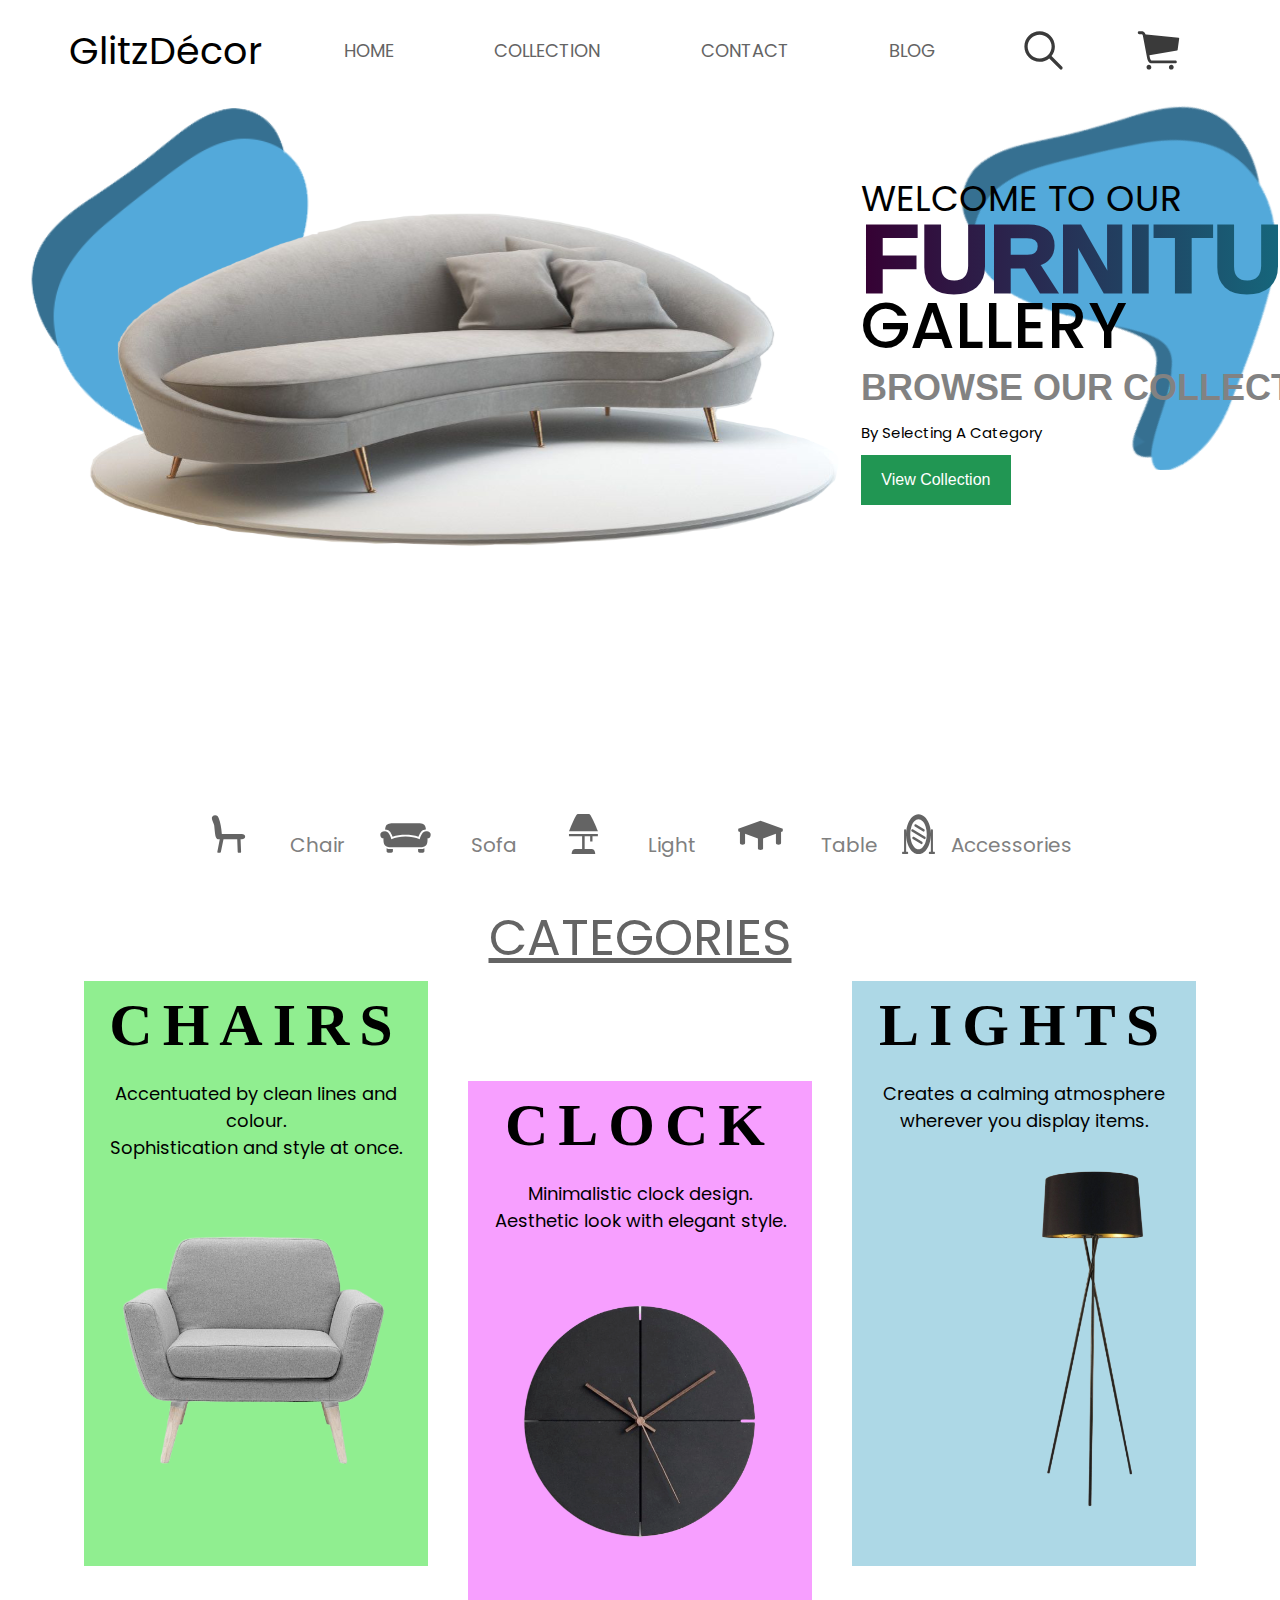
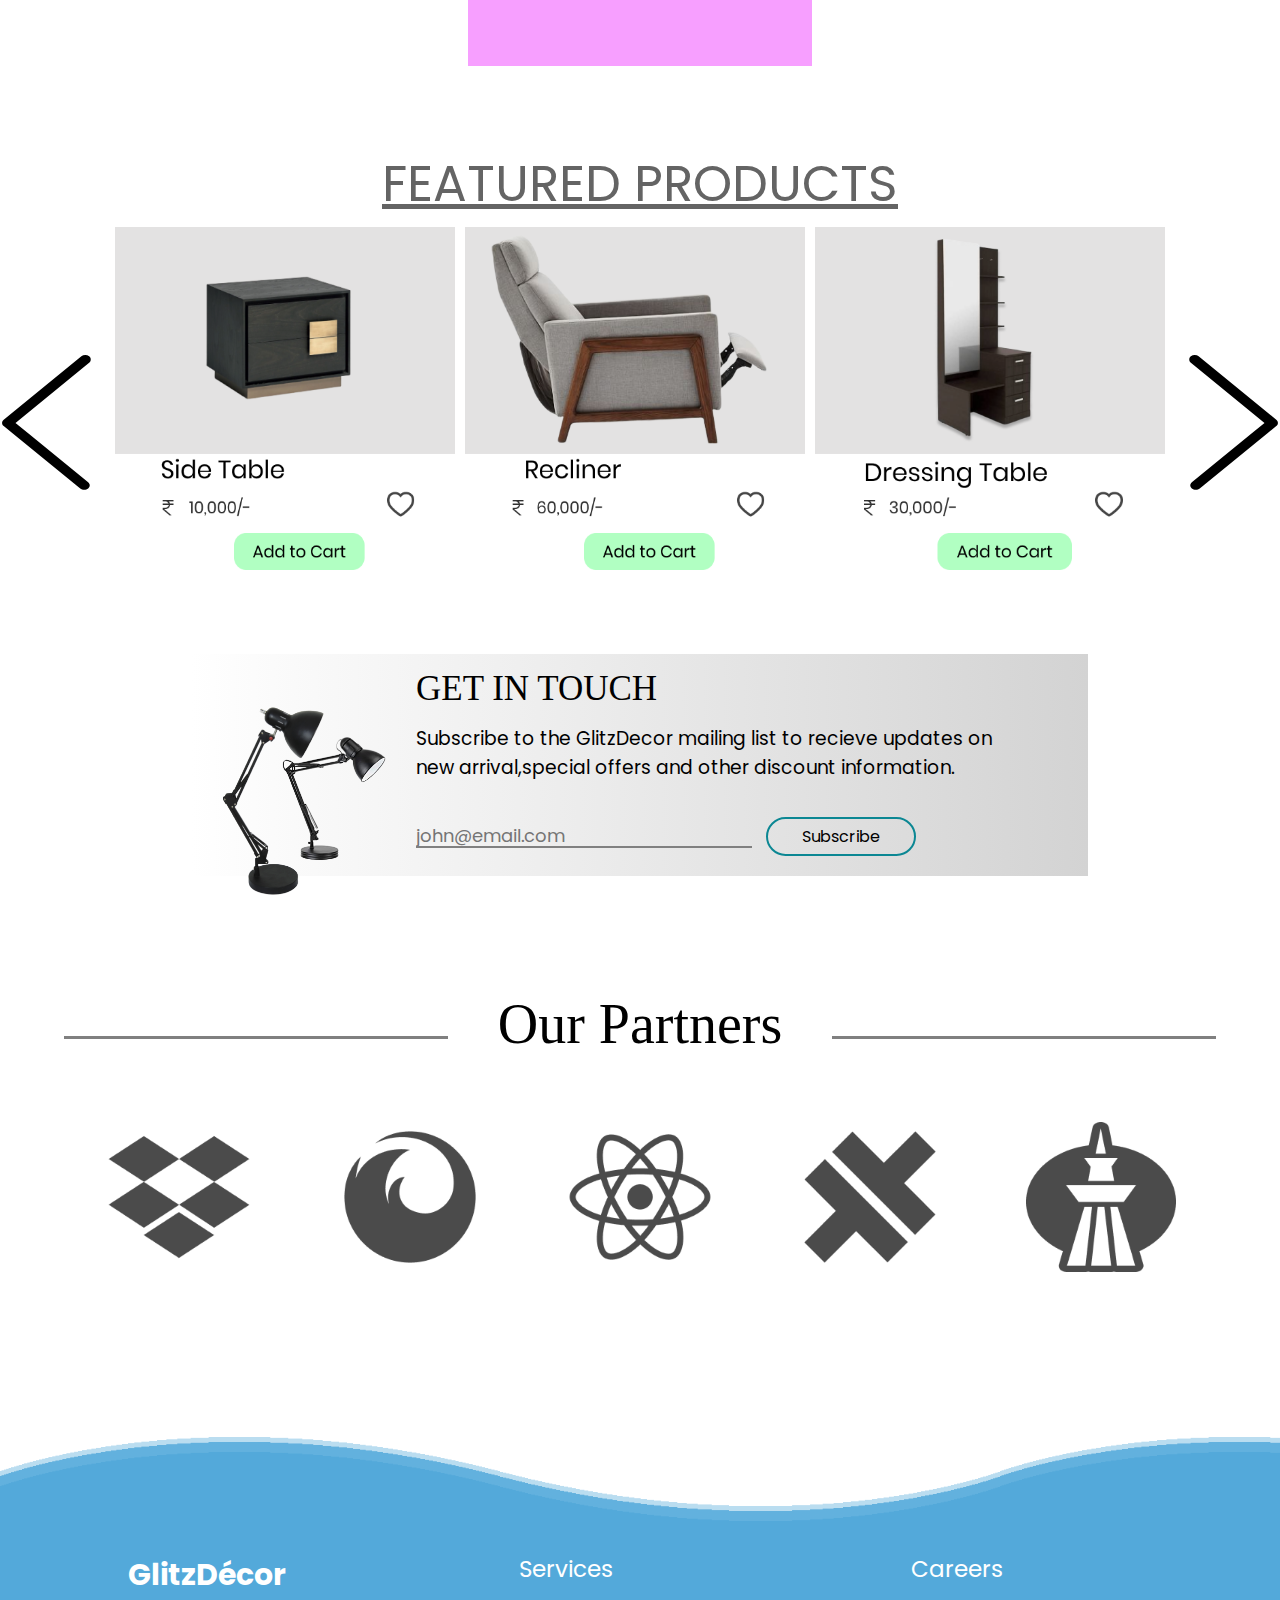
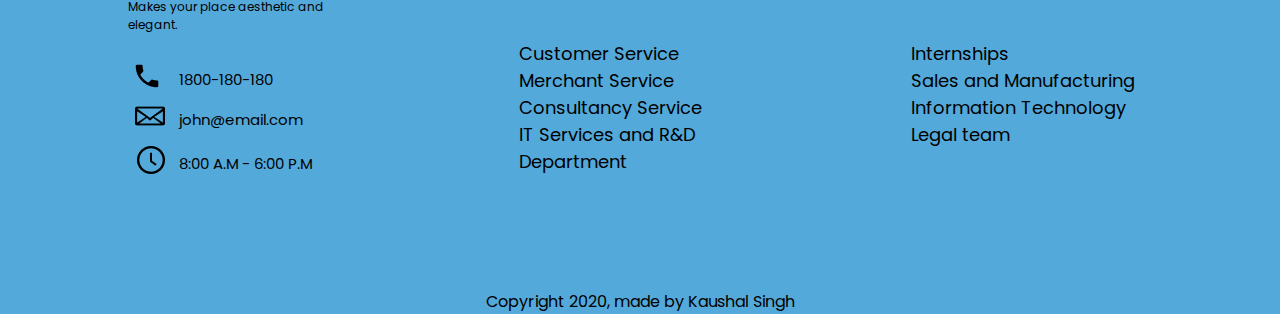
==== index.html @ 1cd447ab "styling footer waves and copyright" ====
<!DOCTYPE html>
<html lang="en" dir="ltr">
  <head>
    <meta charset="utf-8">
    <meta name ="viewport" content="width=device-width , initial-scale=1.0" />
	<link href="https://fonts.googleapis.com/css?family=Poppins:400,500|Ramabhadra&display=swap" rel="stylesheet"> 
	<link rel="stylesheet" href="style.css">
    <title> GlitzDécor </title>
  </head>
  <body>
  	<header>
  		<div class="logo-container">
  			<label class="logo"> GlitzDécor </label>
  		</div>
  		<nav>
  			<ul class="nav-links">
  				<li><a class="nav-link" href="index.html">Home</a></li>
  				<li><a class="nav-link" href="#">Collection</a></li>
  				<li><a class="nav-link" href="contact.html">Contact</a></li>
  				<li><a class="nav-link" href="#">Blog</a></li>
  			</ul>
  		</nav>
  		<div class="search">
  			<img class="sch" src="./pics/search.svg" alt="Search">
  		
  			<img class="crt" src="./pics/cart.svg" alt="Cart">
  		</div>
  		
  	</header>

  	<section class="presentation">
  		<div class="cover">
  			<img src="./pics/Sofa-curve.svg" alt="Curved-Sofa">
  		</div>
  		<div class="introduction">
  			<label class="welcome">Welcome to our</label><br>
  			<h1 class="furn">Furniture</h1><br>
  			<label class="gal">Gallery</label><br>
  			<label class="boc">Browse our Collection</label><br>
  			<label class="bsac">By selecting a category</label><br>
  			
  			<button class="view">View Collection</button>
  				
   		</div>
    </section>
  		<img class="LiqL" src="./pics/LiquidLL.svg" alt="LeftBG">
  		<img class="LiqR" src="./pics/Google.svg" alt="RightBG">

  	<main>
  		
  			<ul class="seminav">
  				<li class="navlink1">
  					<img src="./pics/vs-chair.svg">
  					<a class="solo" href="#">Chair</a>
  				</li>
  				<li class="navlink2">
  					<img src="./pics/vs-sofa.svg">
  					<a class="solo" href=#>Sofa</a>
  				</li>
  				<li class="navlink3">
  					<img src="./pics/vs-lamp.svg">
  					<a class="solo" href=#>Light</a>
  				</li>
  				<li class="navlink4">
  					<img src="./pics/vs-table.svg">
  					<a class="solo" href=#>Table</a>
  				</li>
  				<li class="navlink5">
  					<img src="./pics/vs-mirror.svg">
  					<a class="solo" href=#>Accessories</a>
  				</li>
  			</ul>  		
  	</main>


          <div class="cats">
            <p> <u>Categories</u> </p>
          </div>

    		<section class="category">

          <div class="chair">
            <h1 align="center"> Chairs </h1>
            <p class="taglines">Accentuated by clean lines and colour.<br>
              Sophistication and style at once.
            
            <img src="./pics/sofa.png" alt="grey_chair">
          </div>


          <div class="clock">
            <h1 align="center">CLOCK</h1> 
            <p class="taglines">Minimalistic clock design.<br>
              Aesthetic look with elegant style.
            </label>
            <img src="./pics/wall-clock.png" alt="grey_chair">
          </div>

          <div class="lights">
            <h1 align="center">Lights</h1>
            <p class="taglines">Creates a calming atmosphere <br>wherever you display items.
            </p>
            <img src="./pics/lamp.png" alt="grey_chair">
          </div>
        </section>


          <div class="feat">
            <p> <u>Featured Products</u> </p>
          </div>

        <section>
          <div class="featured">
        
            <div class="left-ar">
              <img src="./pics/left-arrow.svg">
            </div>
        <!--
            <div class="dressing">
              <img src="./pics/dress.png" alt="A dressign table">
              <p>Dressing table</p>
              ₹ 1,50,000/- &nbsp&nbsp&nbsp&nbsp&nbsp&nbsp&nbsp&nbsp&nbsp&nbsp&nbsp&nbsp&nbsp&nbsp&nbsp&nbsp&nbsp&nbsp&nbsp&nbsp&nbsp&nbsp&nbsp&nbsp &#x2764;
              <br>
              <button class="ATC">AddToCart</button>
            </div>  
          -->
            <div class="sidetable">
              <img src="./pics/Sidetable.png">
            </div>
            <div class="Reclinerbanner">
              <img src="./pics/Reclinerbanner.png">
            </div>
            <div class="DressingTable">
              <img src="./pics/DressingTablebg.png">
            </div>
            
            <div class="right-ar">
              <img src="./pics/right.svg">
            </div>
          </div>
        </section>

        <section class="Subscription">
          <div class="icon">
            <img src="./pics/Lamps.png">

          </div>
          <div class="holder">
            <h2>GET IN TOUCH</h2>
            <h3>Subscribe to the GlitzDecor mailing list to recieve updates on<br>new arrival,special offers and other discount information.</h3><br>
          <div class="sub">
            <input type="email" name="Email" required minlength="1" maxlength="20" size="16" placeholder="john@email.com" required>
            <button type="submit">Subscribe </button>
          </div>  
          </div>
        </section>

        <div class="partnership">
          <div class="lefthr">
            <hr size="5" noshade>
          </div>

          <div class="our">
            Our Partners
          </div>

          <div class="righthr">
            <hr size="5" noshade><br>
          </div>

        </div>

          <div class="brands">
            <div class='lg'> <img src="./pics/dropbox.png"></div> 
            <div class='lg'> <img src="./pics/firefox.png"></div> 
            <div class='lg'> <img src="./pics/react.png"> </div>
            <div class='lg'> <img src="./pics/capacitor.png"> </div>
            <div class='lg'> <img src="./pics/casia.png"> </div>
                   
          </div>



    <section class='liquid'>

    <div class="wave wave1"></div>
    <div class="wave wave2"></div>
    <div class="wave wave3"></div>
    <div class="wave wave4"></div>
    </section>
  
  <footer>
    <div class="mango">
    <div class="abt"> 
        <h1>GlitzDécor</h1>
        <h2>Makes your place aesthetic and elegant.</h2>
        <br>
        <table padding=40>
          <tr>
            <td><img src="./pics/phone.png" alt='phone'></td>
            <td>1800-180-180</td>
          </tr>

          <tr>
            <td><img src="./pics/mail.png" alt='Mail'></td>
            <td>john@email.com</td>
          </tr>

          <tr>
            <td><img src="./pics/clock.png" alt='Time'></td>
            <td>8:00 A.M - 6:00 P.M</td>
          </tr>
        </table>

    </div>
    <div class="Services">
        <h3>Services</h3> 
        <br><br>
      <ul class='ba'>
        <li>Customer Service</li>
        <li>Merchant Service</li>
        <li>Consultancy Service</li>
        <li>IT Services and R&D Department</li>
      </ul>

    </div>
    <div class="Careers"> 
        <h3>Careers</h3><br><br>
      <ul class="ba">
        <li>Internships</li>
        <li>Sales and Manufacturing</li>
        <li>Information Technology</li>
        <li>Legal team</li>
      </ul>

    </div>
    </div>
    <br><br><br><br>
  </footer>
  <div class="ends">Copyright 2020, made by Kaushal Singh</div>
   </body>
</html>
---- style.css ----
*{
	margin: 0px;
	padding: 0px;
	box-sizing: border-box;
}

body{
	font-family: 'Poppins', sans-serif;
}

header{
	display: flex;
	width: 90%;
	margin:auto;
	min-height: 10vh;
	align-items: center;
	margin-top: 5px;
}

.logo-container,.nav-links,.search,.cart{
	display: flex;
}

.logo-container{
	flex: 1;
}

.logo{
	font-weight: 400;
	font-size: 38px;
	margin: 5px;
}

nav{
	flex: 3;
	text-transform: uppercase;
}

.nav-links{
	justify-content: space-around;
	list-style: none;
}

.nav-link{
	color: #646464;
	font-size:18px;
	text-decoration: none;
}

.nav-link:hover {
	text-decoration:underline;
}
.search{
	flex: 1;
	justify-content: space-around;
}	

.presentation{
	display: flex;
	margin: auto;
	width: 90%;
	min-height: 75vh;
}

.cover{
	flex: 1;
}

.cover img{
	height: 40vh;
	margin-top: 100px;
}

.introduction{
	flex: 1;
	margin-top: 90px;

}	

.welcome{
	font-size: 36px; 
	text-transform: uppercase;
	line-height: 0.8;
}

.furn{
	text-transform: uppercase;
	font-size: 96px;
	font-family: Ramabhadra;
	background: linear-gradient(to right, #360033, #0b8793);
	-webkit-background-clip: text;
	-webkit-text-fill-color: transparent;
	line-height: 0.8;
}

.gal{
	text-transform: uppercase;
	font-size: 64px;
	font-weight: 500;
	line-height: 0.2;
}

.boc{
	font-family: Ramabhadra;
	text-transform: uppercase;
	font-size: 36px;
	color:#828282;
	line-height: 1.8;
}

.bsac{
	text-transform: uppercase;
	font-size: 15px;
	text-transform: capitalize;
	line-height: 0.5;
}

.view{
	font-size: 16px;
	background: #219653;  
	width:150px;
	height:50px;
	cursor:pointer;
	border:none;
	margin-top: 10px;
	color:white;

}

.LiqL{
	display: block;
	margin-left: 0px;
	margin-right:auto;
	width: 30%;
	position: absolute;
	top:100px;
	left: 0;
	z-index:-1;
}

.LiqR{
	display: block;
	margin-left: auto;
	margin-right: 0;
	width: 25%;
	position: absolute;
	top:100px;
	right: 0px;
	z-index: -1;
}

.seminav{
	list-style-type: none;
	min-height: 10vh;
 	width: 70%;
    margin: auto;
  	padding: 0;
  	overflow: hidden;
 	display: flex;
 	margin-top: 30px;
 }

.seminav li{
	flex: 1;
	float: left;
	margin:auto;
	display: flex;
	justify-content: space-around;
}

.seminav li a {
  flex: 1;
  display: block;
  color: grey;
  padding: 16px;
  font-size: 20px;
  text-align: center;
  text-decoration: none;
}

.seminav li img{
	flex: 1;
	height: 40px;
}

.category{
	width: 90%;
	margin: auto;
	display: flex;
	margin-top: 5px;
}

.lights,.chair,.clock{
	flex: 1;
}

.chair{
	width: 30%;
	height: 65vh;
	background: lightgreen;
	margin-left: 20px;
	margin-right: 20px;

}

.chair h1{
	margin-top: 10px;
	text-transform: uppercase;
	font-family: Ostrich Sans Rounded;
	font-size: 60px;
	letter-spacing: 10px;
}

.taglines{
	margin-top: 20px;
	font-size: 18px;
	text-align: center;
}

.chair img{
	width: 90%;
	position: relative;
	bottom: -30px;
	z-index: 99;
}

.clock img{
	width: 80%;
	position: relative;
	bottom:-50px;
	z-index: 99;
}

.lights img{
	width: 60%;
	left: 40%;
	position: relative;
	bottom:-30px;
	z-index: 99;
}

.clock{
	height:65vh;
	margin-top: 100px;	
	background: #F79FFF;
	margin-left: 20px;
	margin-right: 20px;
}

.lights{
	height: 65vh;
	background: lightblue;
	margin-left: 20px;
	margin-right: 20px;
}

.clock h1{
	margin-top: 10px;
	text-transform: uppercase;
	font-family: Ostrich Sans Rounded;
	font-size: 60px;
	letter-spacing: 10px;
}

.lights h1{
	margin-top: 10px;
	text-transform: uppercase;
	font-family: Ostrich Sans Rounded;
	font-size: 60px;
	letter-spacing: 10px;
}

.cats p{
	margin-top: 10px;
	text-transform: uppercase;
	font-size: 50px;	
	text-align: center;
	color: #646464;
}

.feat p{
	margin-top: 80px;
	text-transform: uppercase;
	font-size: 50px;	
	text-align: center;
	color: #646464;

}
.featured{
	width: 100%;
	margin-top: 5px;
	display: flex;
}
.left-ar,.right-ar,.sideTable,.ReclinerBanner,.DressingTable{
	flex: 1;
}

.left-ar{
	margin-top: 10%;
}

.left-ar img{
	height: 15vh;
}

.right-ar{
	margin-top: 10%;
}

.right-ar img{
	height: 15vh;
	display: block;
	margin-left: auto;
}

.dressing{
	height: 400px;
	border:2px solid black;
	background: lightblue;
	text-align: center;
}

.dressing img{
	height: 400px;
	width: 250px;
	background: lightgreen;
}
.dressing p{
	font-size: 20px;
	text-align: center;
}
.dressing button{
	background-color: lightblue;
	font-size: 30px;
}

.sidetable img{
	width: 350px;
	height: 350px;
	padding-right: 10px;
}
.Reclinerbanner img{
	width: 350px;
	height: 350px;
	padding-right:10px;
}

.DressingTable img{
	width: 350px;
	height: 350px;
}

.Subscription{
	width: 70%;
	margin: auto;
	display: flex;
	margin-top: 70px;
	margin-bottom: 50px;	
	background: linear-gradient(to right, white,lightgrey);
	
}
.holder{
	flex:3;
}
.icon{
	flex:1;
}
.icon img{
	width: 200px;	
	margin-bottom: -100px;
}

.holder h2{
	font-family: Cinzel;
	font-style: normal;
	font-weight: normal;
	font-size: 35px;
	line-height: 70px;
}
.holder h3{
	font-family: Poppins;
	font-weight: normal;

}
.holder input{
	font-size: 18px;
	border:none;
	border-bottom: 2px solid grey;
	width: 50%;
	background: none; 
	color: black;
	line-height: 20px;
	font-family: Poppins;
}
.holder button{
	background: none;
	border:2px solid #0b8793;
	font-family: 'Poppins';
	font-size: 16px;
	padding: 5px 20px;

	min-width: 150px;
	margin: 10px;
	cursor: pointer; 
	border-radius: 20px;
	margin-bottom:20px;
}
.holder button:hover{
	color:navy;
}
.partnership{
	display: flex;
	width: 90%;
	margin: auto;
	margin-top: 100px;
}
.lefthr,.righthr,.our{
	flex: 1;
}
.our{
	font-family: Baron Neue;
	font-style: normal;
	font-weight: normal;
	font-size: 56px;
	line-height: 96px;
	align-items: center;
	text-align: center;
}
.lefthr{
	padding-top: 60px;
}
.righthr{
	padding-top: 60px;
}
.brands{
	display: flex;
	width: 90%;
	margin: auto;
	justify-content: space-around;
	margin-top: 50px;
	margin-bottom: 100px;
}
.lg{
	flex: 1;
}
.lg img{
	width: 150px;
	margin-left: auto;
	margin-right: auto; 
	display: block;
}





.liquid{
	position: relative;
	width: 100%;
	height: 20vh;
	overflow: hidden;
}
.liquid .wave{
	position: absolute;
	bottom: 0;
	left: 0;
	width: 100%;
	height: 100px;
	background: url(bluewave.png);
	background-size: 1000px 100px;
}
.liquid .wave.wave1{
		animation:animate 30s linear infinite;
		z-index: 1000;
		opacity: 1;
		animation-delay: 0s;
		bottom: 0;
}
.liquid .wave.wave2{
		animation:animate2 15s linear infinite;
		z-index: 999;
		opacity: 0.5;
		animation-delay: -3s;
		bottom: 10px;
}
.liquid .wave.wave3{
		animation:animate 30s linear infinite;
		z-index: 998;
		opacity: 0.4;
		animation-delay: -2s;
		bottom: 15px;
}
.liquid .wave.wave4{
		animation:animate2 15s linear infinite;
		z-index: 997;
		opacity: 0.7;
		animation-delay: -1s;
		bottom: 10px;
}

footer{
	width: 100%;
	margin: auto;
	background: #53a9da;
}
.mango{
	width: 80%;
	margin: auto;
	display: flex;	
}
.abt,.Services,.Careers{
	flex:1;
	font-family: Poppins;
	font-size: 18px;
	color: black;
}
.abt h2{
	font-size: 12px;
	font-weight: normal;
}
.abt h1{
		color: white;
}
.abt{
	font-size: 15px;
}
.Services{
	padding-left: 150px;
	padding-right: 150px;
}
td{
	padding: 5px;
}
.ends{
	text-align: center;
	font-family: Poppins;
	background:#53a9da ;
	font-size: 16px;
	color: black;
}
.Services h3,.Careers h3{
	font-size: 23px;
	font-weight: normal;
		color: white;
}
.Services .ba,.Careers .ba{
	list-style-type: none;
}
@keyframes animate{
	0%{
		background-position-x:0;
	}
	100%{
		background-position-x:1000px;
	}
}

@keyframes animate2{
	0%{
		background-position-x:0;
	}
	100%{
		background-position-x:1000px;
	}
}
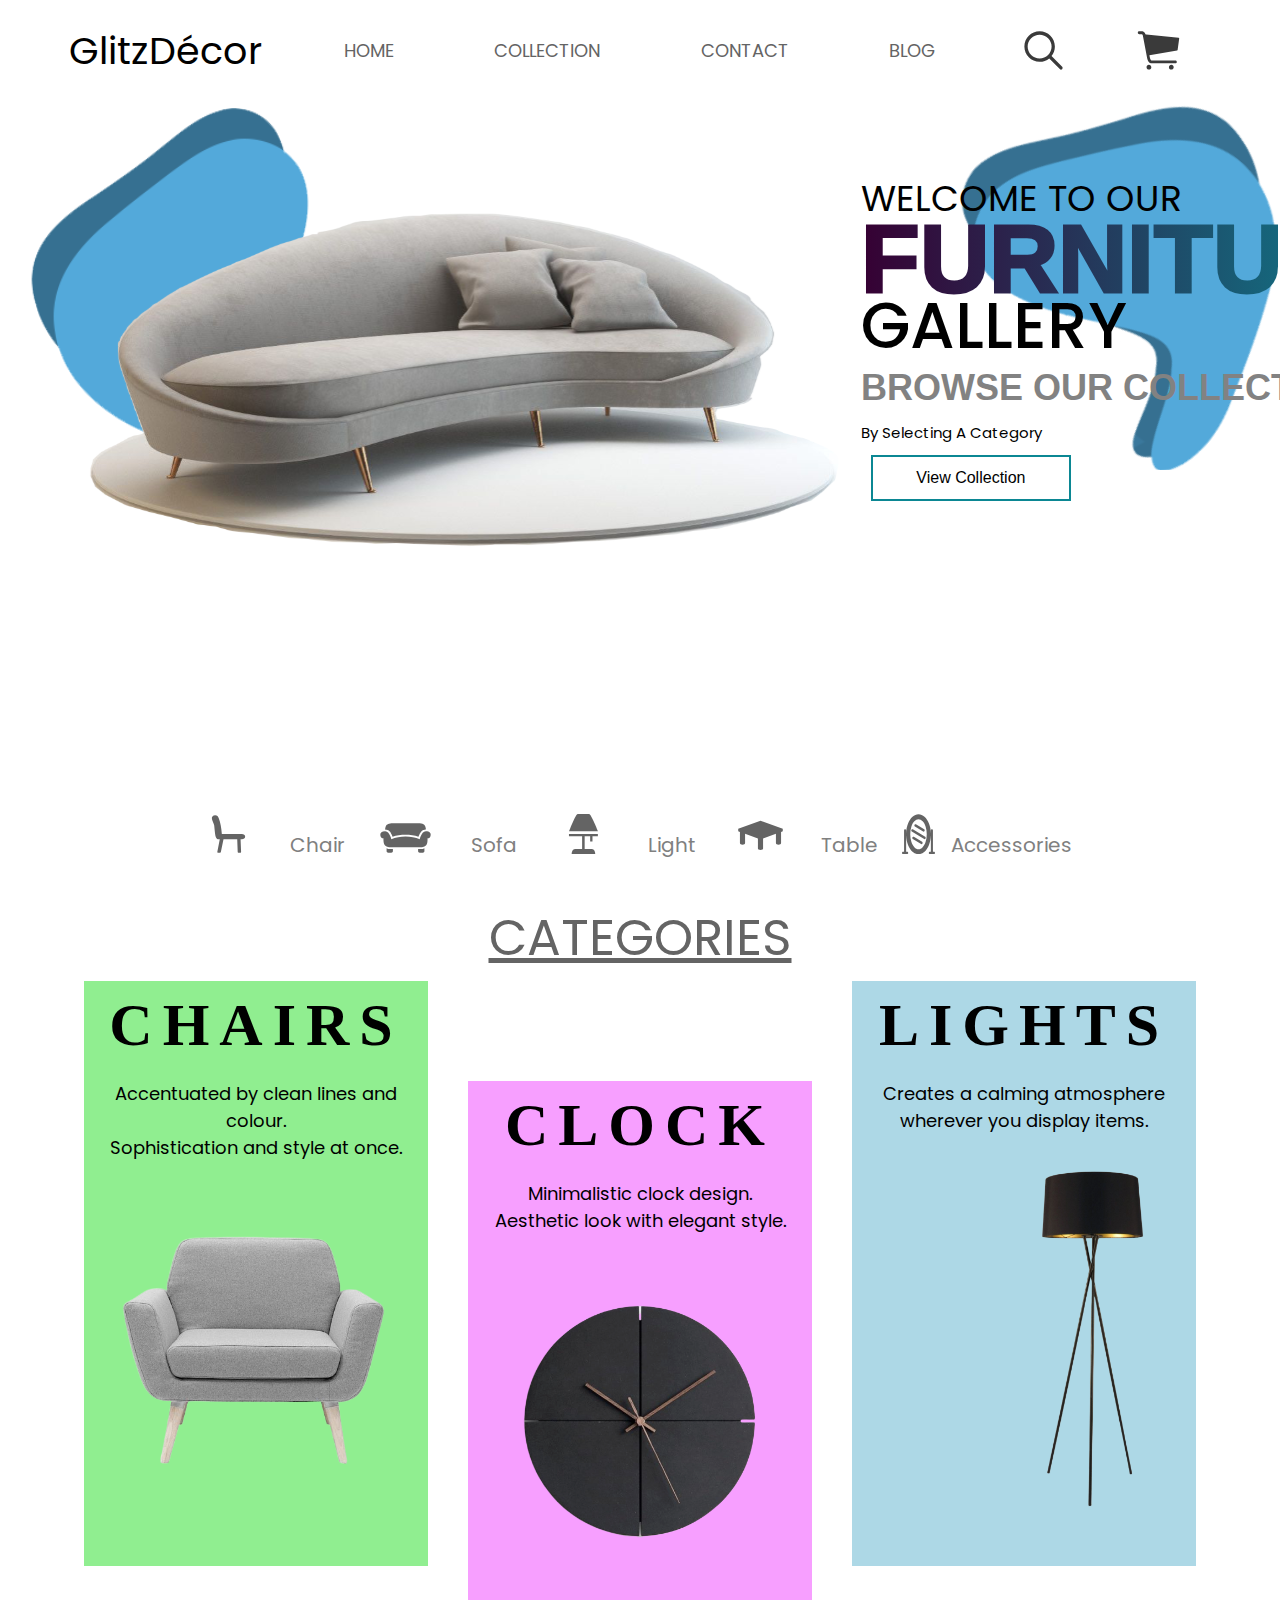
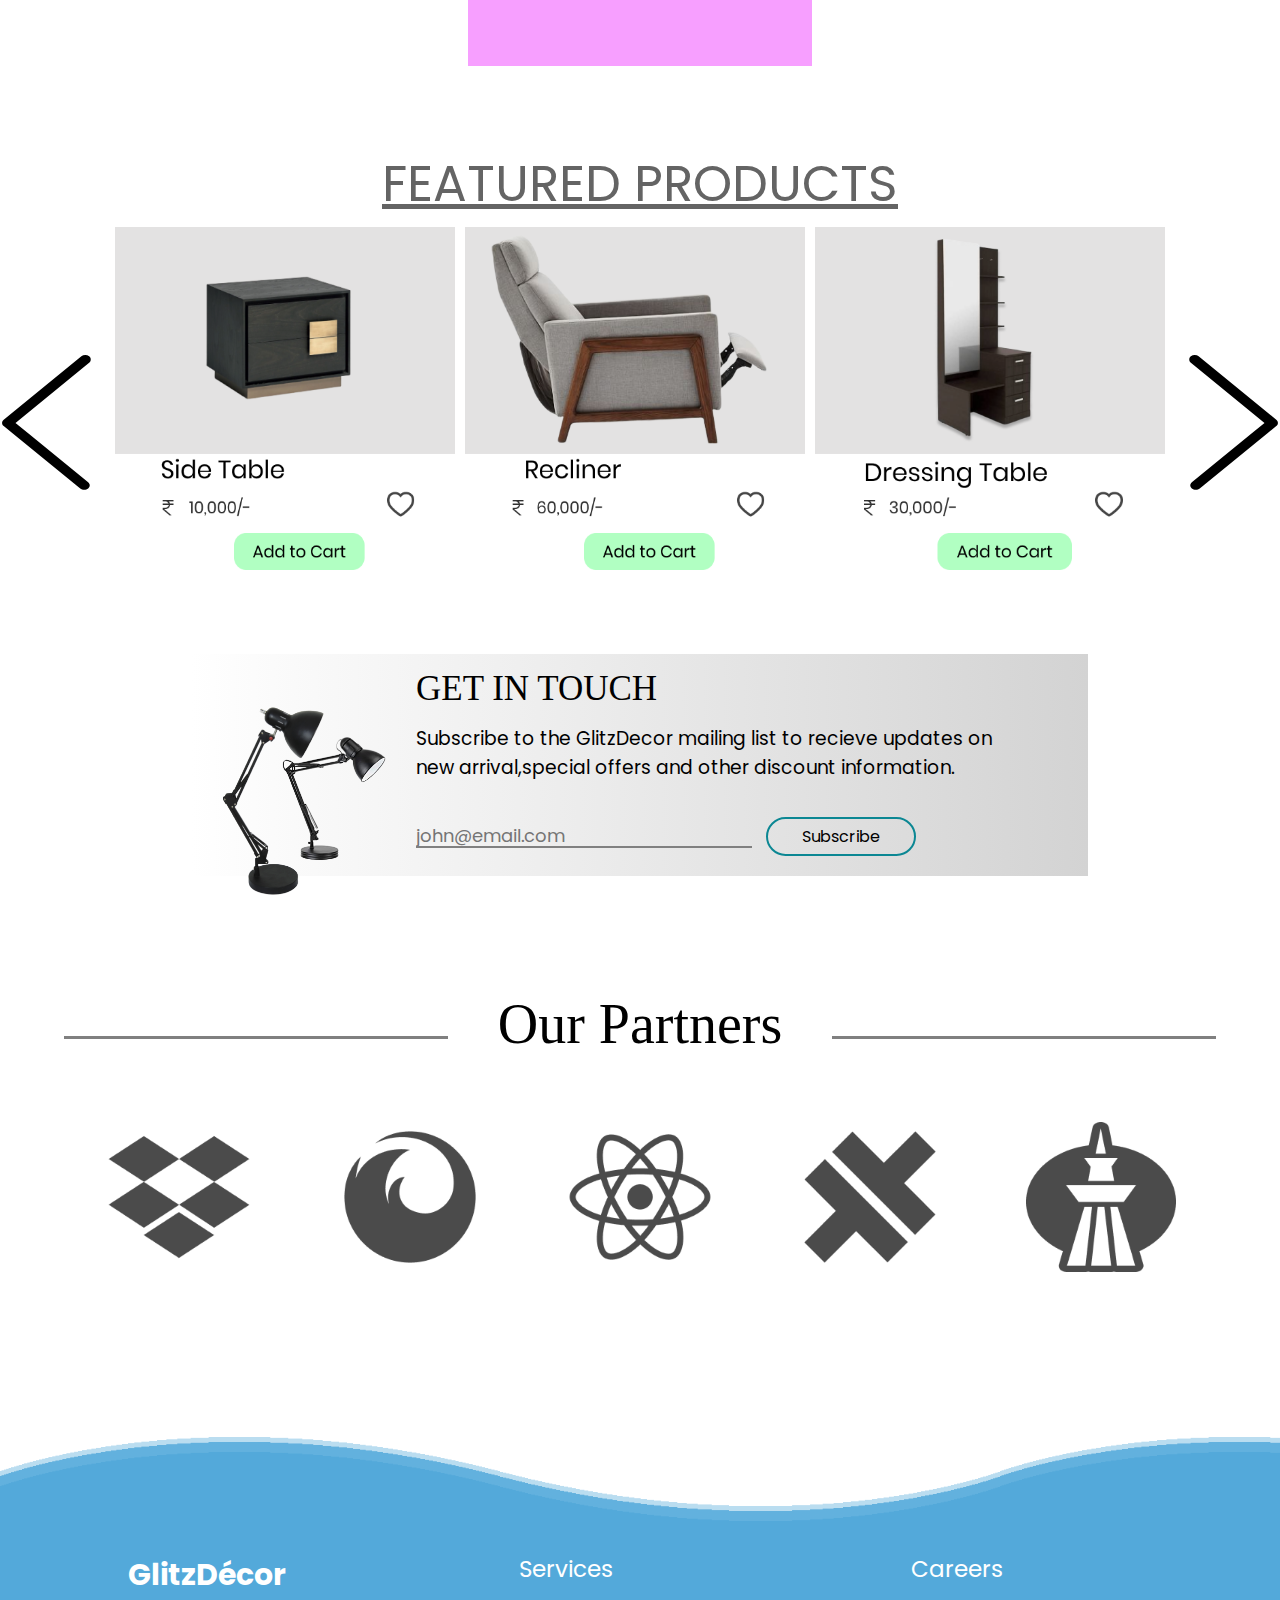
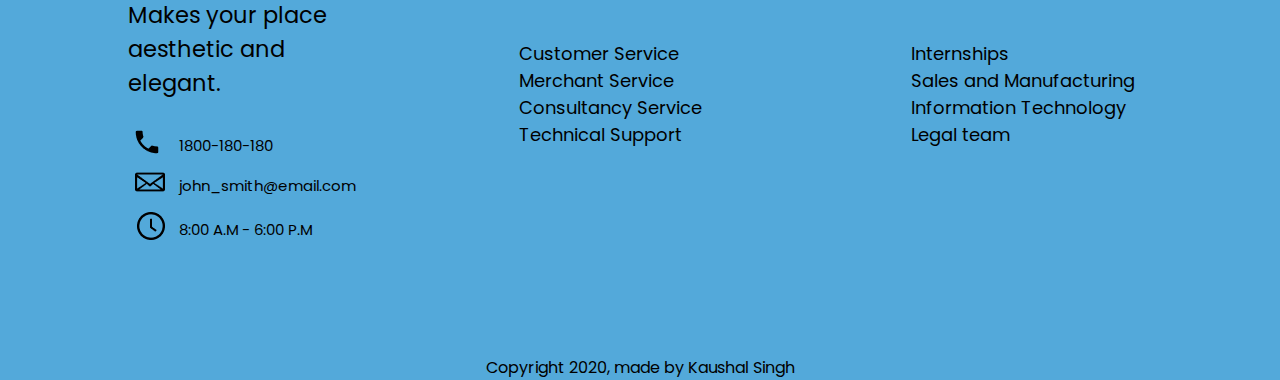
==== commit a3cb4329: "Adding button animation to top section on home page" ====
--- a/index.html
+++ b/index.html
@@ -39,7 +39,7 @@
   			<label class="boc">Browse our Collection</label><br>
   			<label class="bsac">By selecting a category</label><br>
   			
-  			<button class="view">View Collection</button>
+  			<button class="view" type="submit">View Collection</button>
   				
    		</div>
     </section>
@@ -203,7 +203,7 @@
 
           <tr>
             <td><img src="./pics/mail.png" alt='Mail'></td>
-            <td>john@email.com</td>
+            <td>john_smith@email.com</td>
           </tr>
 
           <tr>
@@ -220,7 +220,7 @@
         <li>Customer Service</li>
         <li>Merchant Service</li>
         <li>Consultancy Service</li>
-        <li>IT Services and R&D Department</li>
+        <li>Technical Support</li>
       </ul>
 
     </div>
--- a/style.css
+++ b/style.css
@@ -50,6 +50,7 @@
 .nav-link:hover {
 	text-decoration:underline;
 }
+
 .search{
 	flex: 1;
 	justify-content: space-around;
@@ -115,7 +116,7 @@
 	line-height: 0.5;
 }
 
-.view{
+.xview{
 	font-size: 16px;
 	background: #219653;  
 	width:150px;
@@ -126,6 +127,49 @@
 	color:white;
 
 }
+
+
+
+.view {
+	background: none;
+	border:2px solid #0b8793;
+	font-size: 16px;
+	padding: 12px 20px;
+
+	min-width: 200px;
+	margin: 10px;
+	cursor: pointer; 
+	transition: color 0.4s linear;
+	position: relative;
+	z-index: 1;
+}
+.view:hover{
+	color: #fff;
+}
+.view::before{
+	content:"";
+	position: absolute;
+	left:0;
+	top:0;
+	width: 100%; 
+	height: 100%;
+	background: #0b8793;
+	z-index: -1;
+	transition: transform 0.5s;
+	transform-origin: 0 0;
+	transition-timing-function: cubic-bezier(0.5,1.6,0.4,0.7);
+	
+}
+.view::before{
+	transform: scaleX(0);
+}
+.view:hover::before{
+	transform: scaleX(1);
+}
+
+
+
+
 
 .LiqL{
 	display: block;
@@ -515,7 +559,7 @@
 	color: black;
 }
 .abt h2{
-	font-size: 12px;
+	font-size: 12	px;
 	font-weight: normal;
 }
 .abt h1{
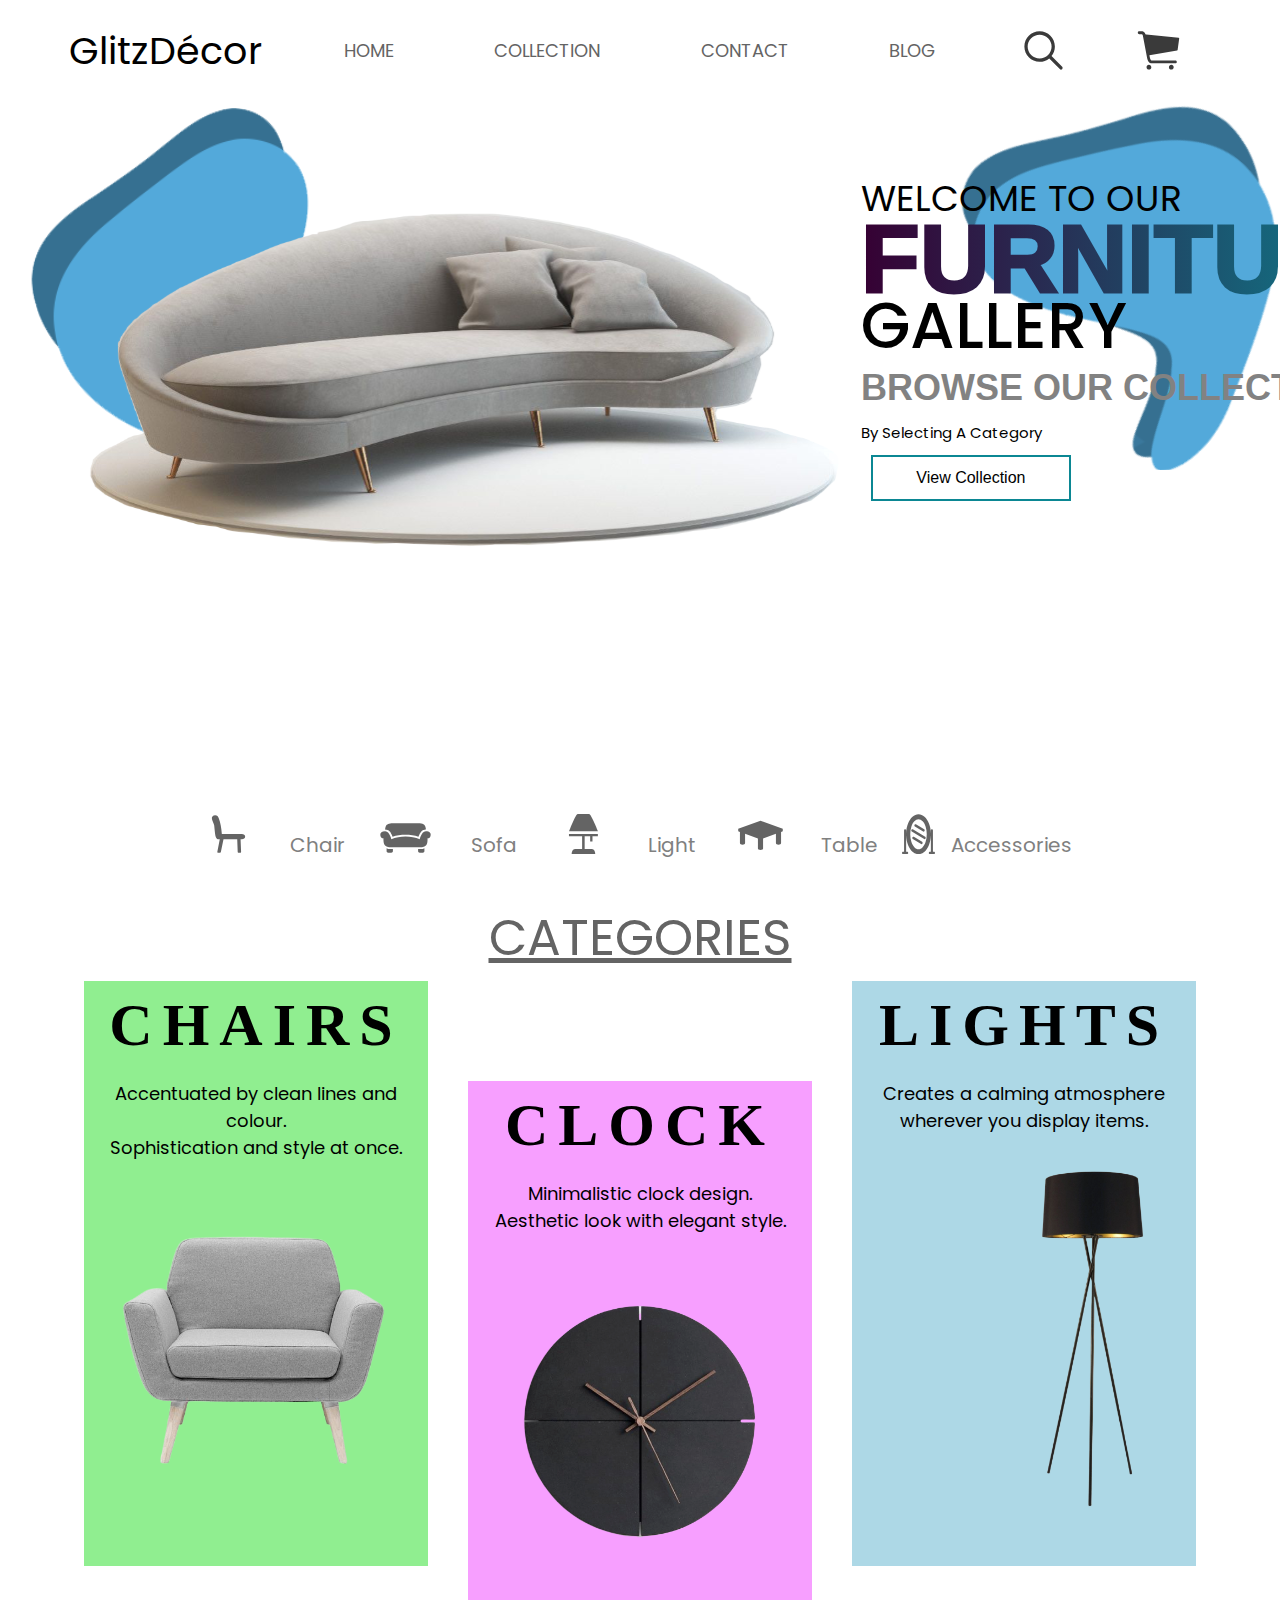
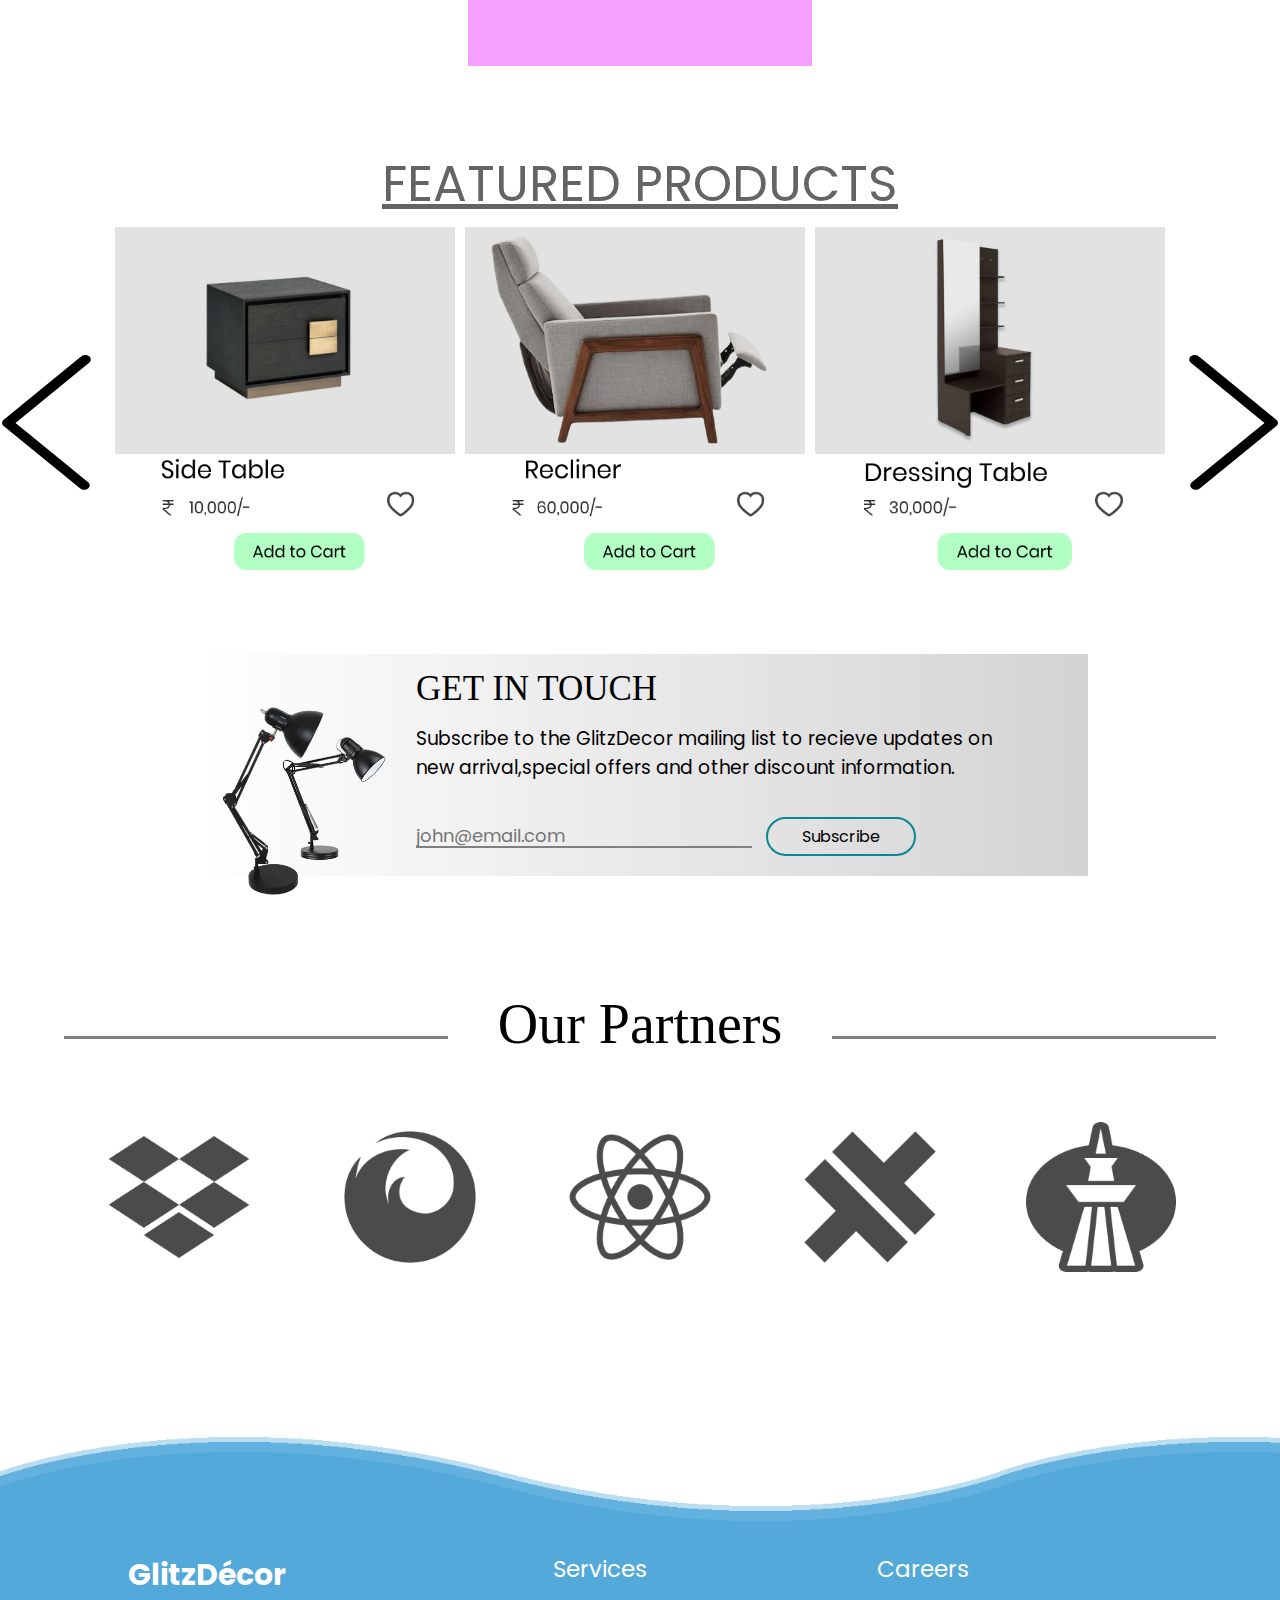
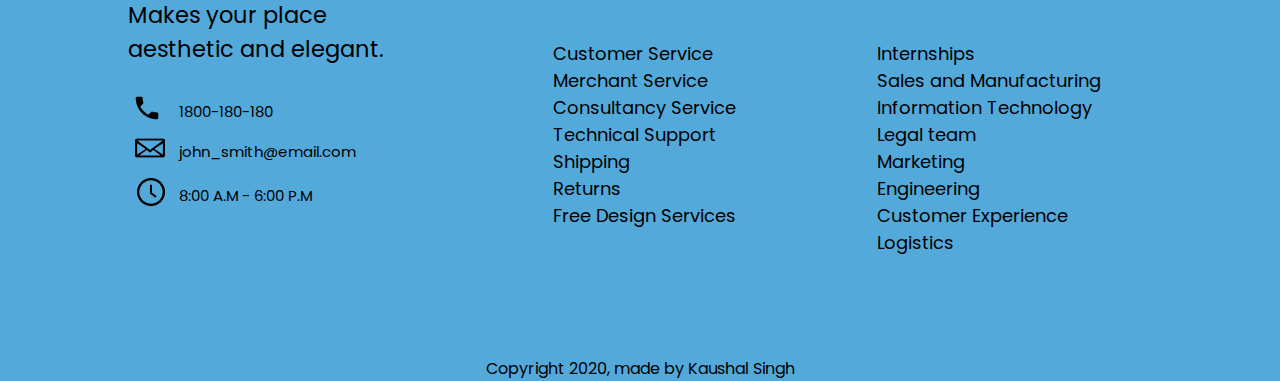
==== commit 86b1f230: "Adding Services and Careers" ====
--- a/index.html
+++ b/index.html
@@ -221,6 +221,10 @@
         <li>Merchant Service</li>
         <li>Consultancy Service</li>
         <li>Technical Support</li>
+        <li>Shipping</li>
+        <li>Returns</li>
+        <li>Free Design Services</li>
+        
       </ul>
 
     </div>
@@ -231,6 +235,11 @@
         <li>Sales and Manufacturing</li>
         <li>Information Technology</li>
         <li>Legal team</li>
+        <li>Marketing</li>
+        <li>Engineering</li>
+        <li>Customer Experience</li>
+        <li>Logistics</li>
+
       </ul>
 
     </div>
--- a/style.css
+++ b/style.css
@@ -127,8 +127,6 @@
 	color:white;
 
 }
-
-
 
 .view {
 	background: none;
@@ -167,10 +165,6 @@
 	transform: scaleX(1);
 }
 
-
-
-
-
 .LiqL{
 	display: block;
 	margin-left: 0px;
@@ -570,7 +564,7 @@
 }
 .Services{
 	padding-left: 150px;
-	padding-right: 150px;
+	padding-right: 50px;
 }
 td{
 	padding: 5px;
@@ -585,7 +579,7 @@
 .Services h3,.Careers h3{
 	font-size: 23px;
 	font-weight: normal;
-		color: white;
+	color: white;
 }
 .Services .ba,.Careers .ba{
 	list-style-type: none;
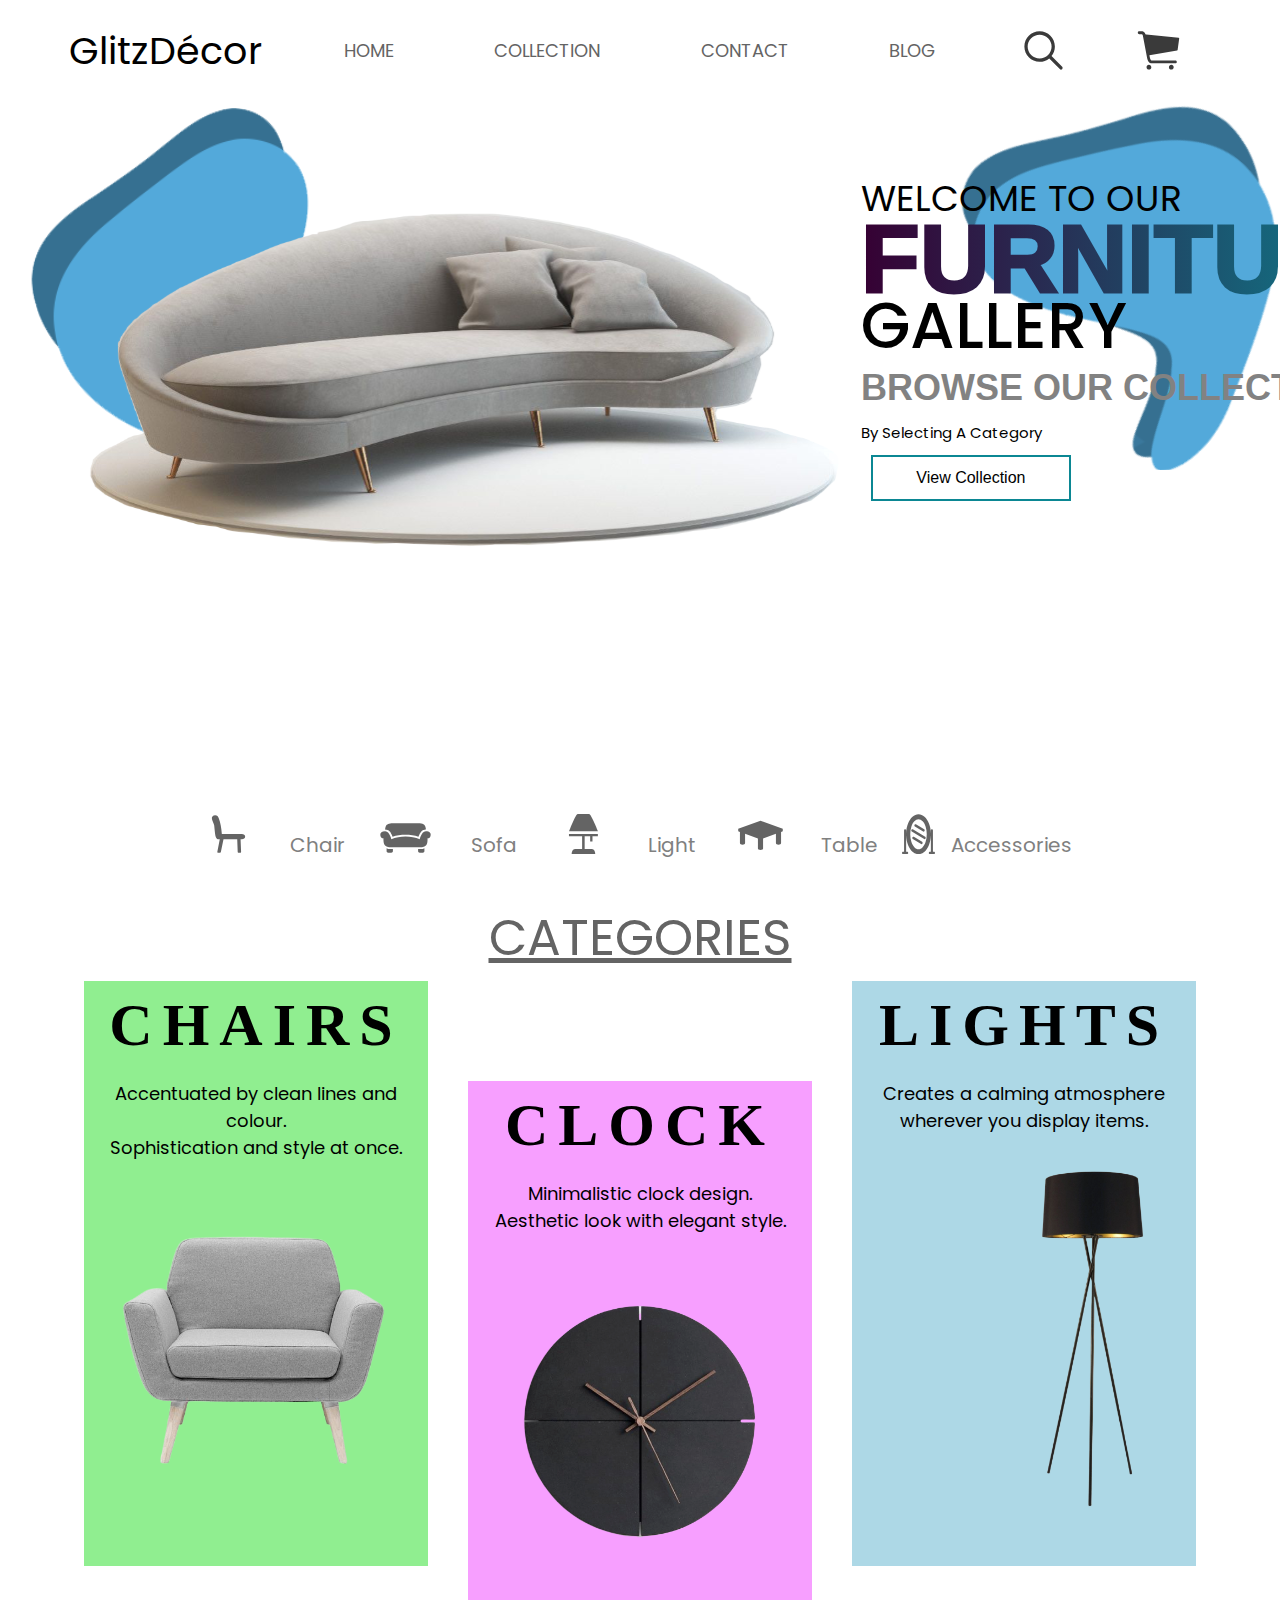
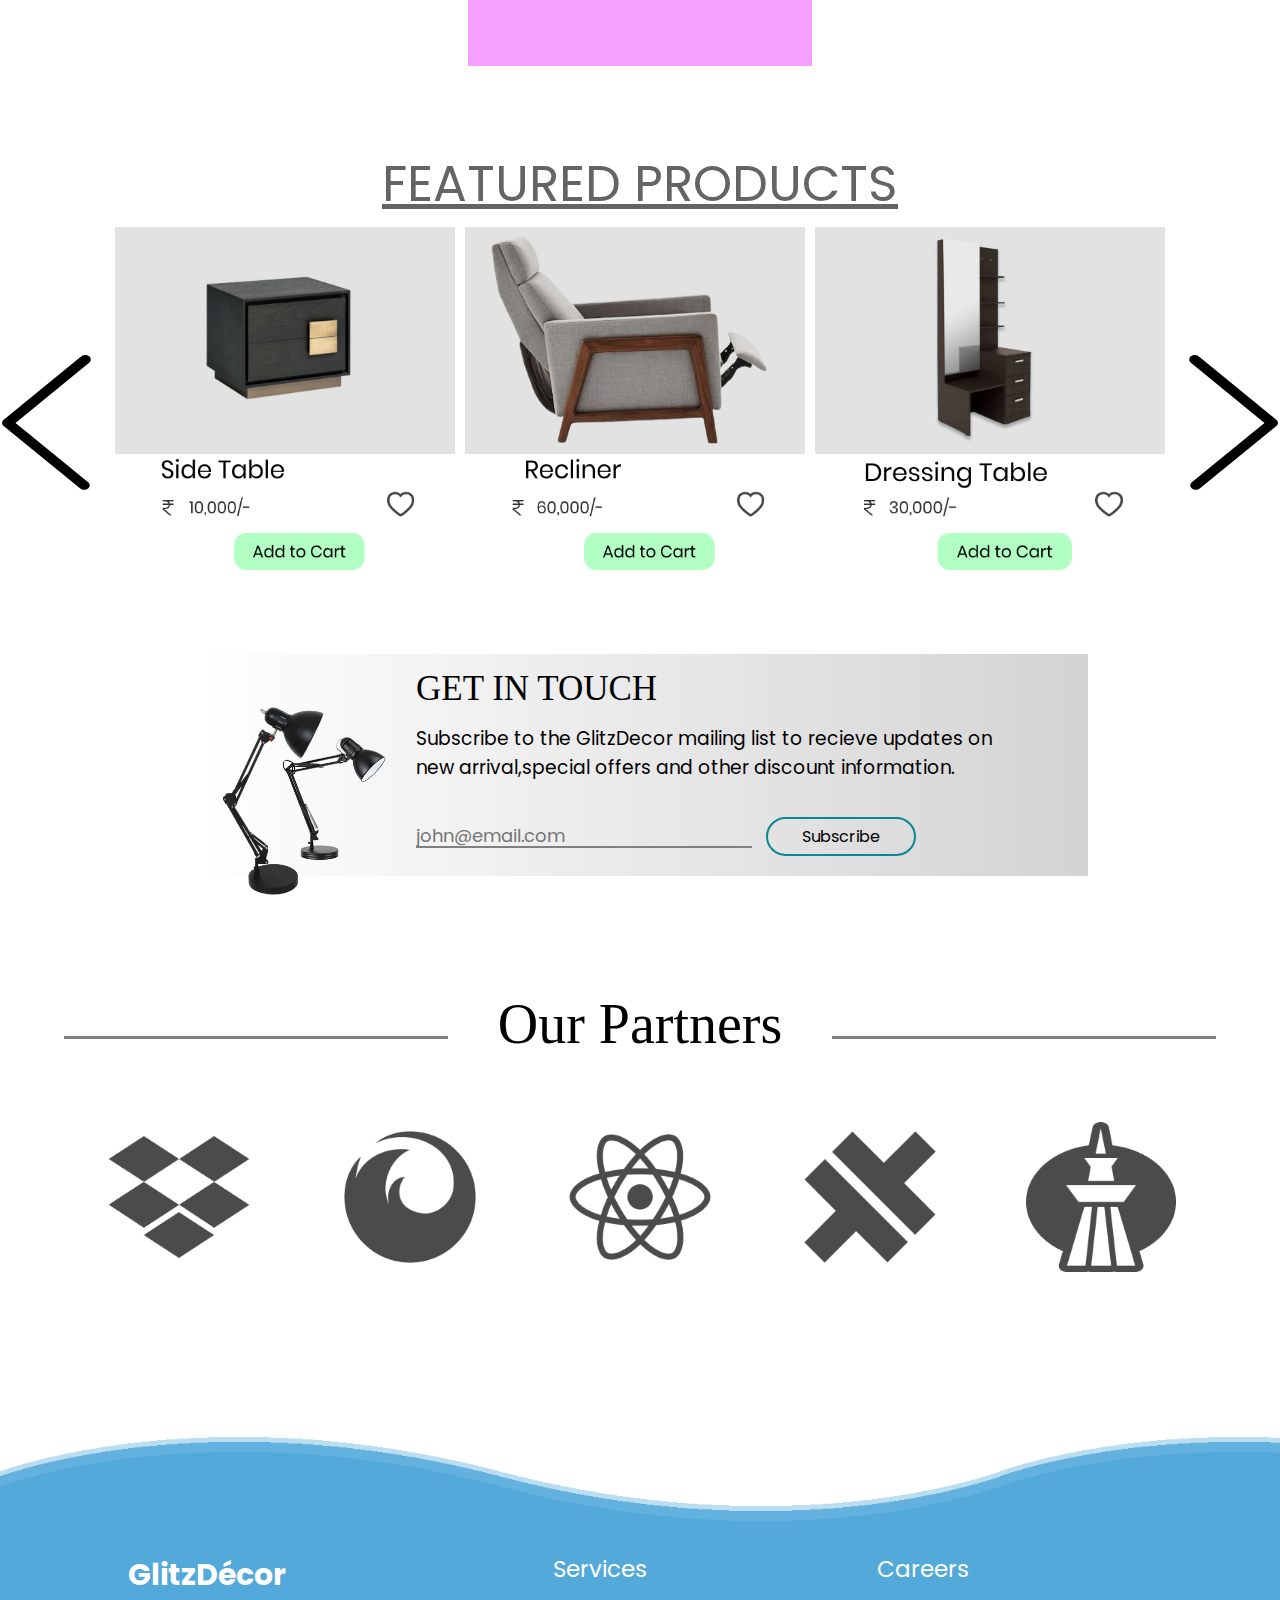
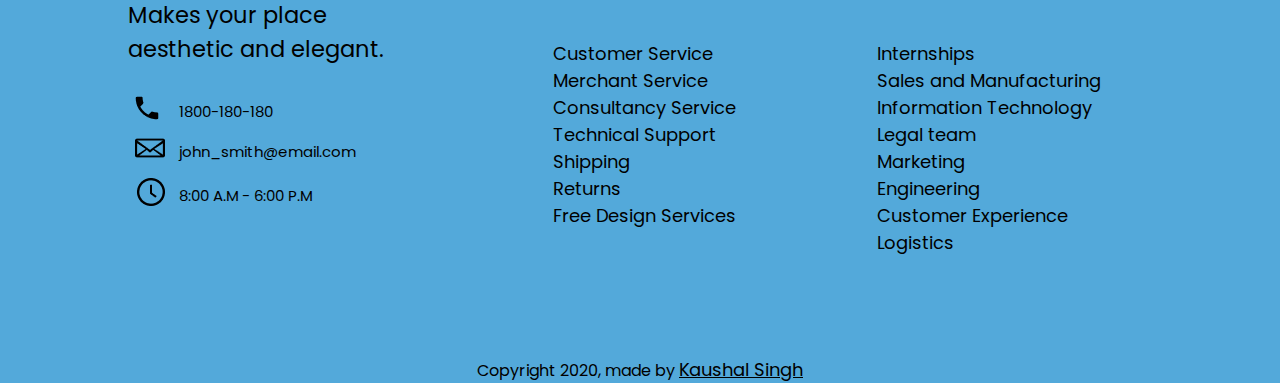
==== commit 82dd88f2: "Linking Altruist via footer" ====
--- a/index.html
+++ b/index.html
@@ -15,7 +15,7 @@
   		<nav>
   			<ul class="nav-links">
   				<li><a class="nav-link" href="index.html">Home</a></li>
-  				<li><a class="nav-link" href="#">Collection</a></li>
+  				<li><a class="nav-link" href="catalogue.html">Collection</a></li>
   				<li><a class="nav-link" href="contact.html">Contact</a></li>
   				<li><a class="nav-link" href="#">Blog</a></li>
   			</ul>
@@ -246,6 +246,6 @@
     </div>
     <br><br><br><br>
   </footer>
-  <div class="ends">Copyright 2020, made by Kaushal Singh</div>
+  <div class="ends">Copyright 2020, made by <a href="https://kaushalfeb.github.io/Altruist/"><u>Kaushal Singh</u></a></div>
    </body>
 </html>
--- a/style.css
+++ b/style.css
@@ -576,6 +576,11 @@
 	font-size: 16px;
 	color: black;
 }
+.ends a{
+	text-decoration: none;
+	color: black;
+	font-size: 18px;
+}
 .Services h3,.Careers h3{
 	font-size: 23px;
 	font-weight: normal;
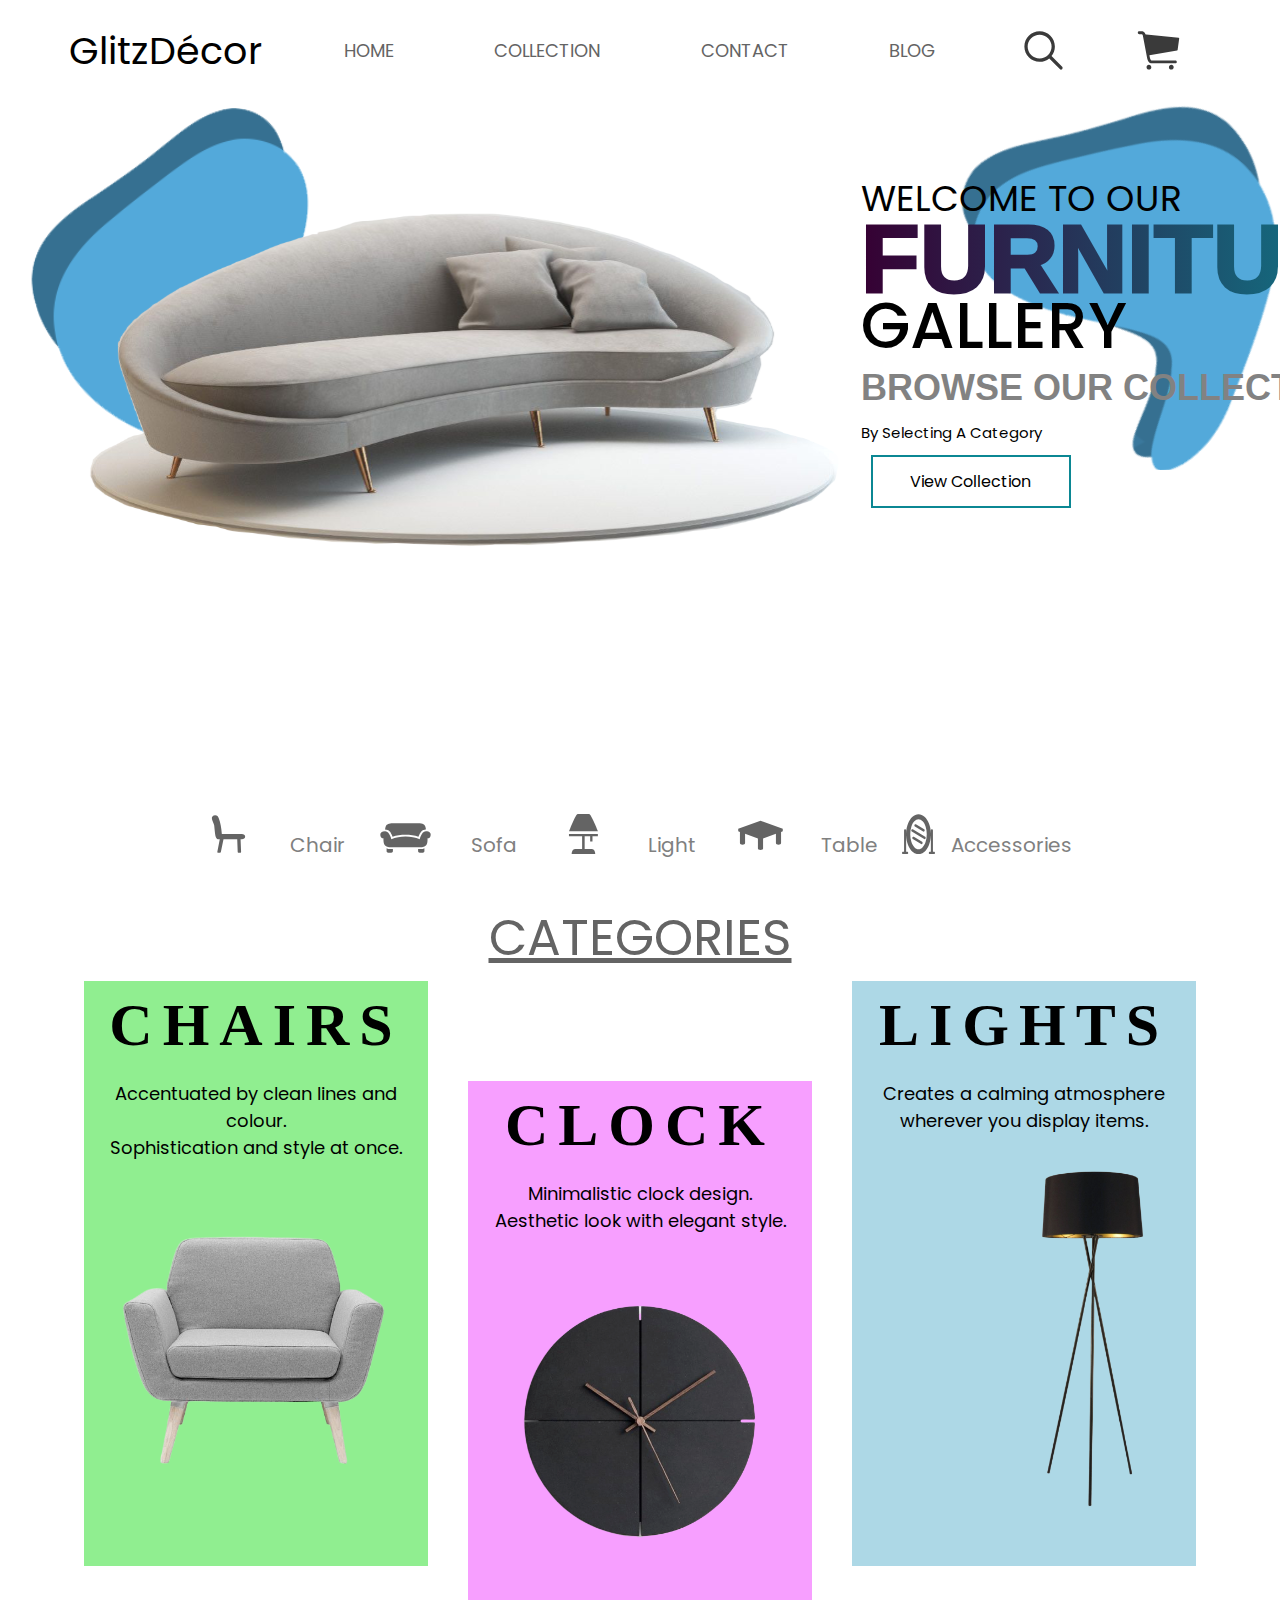
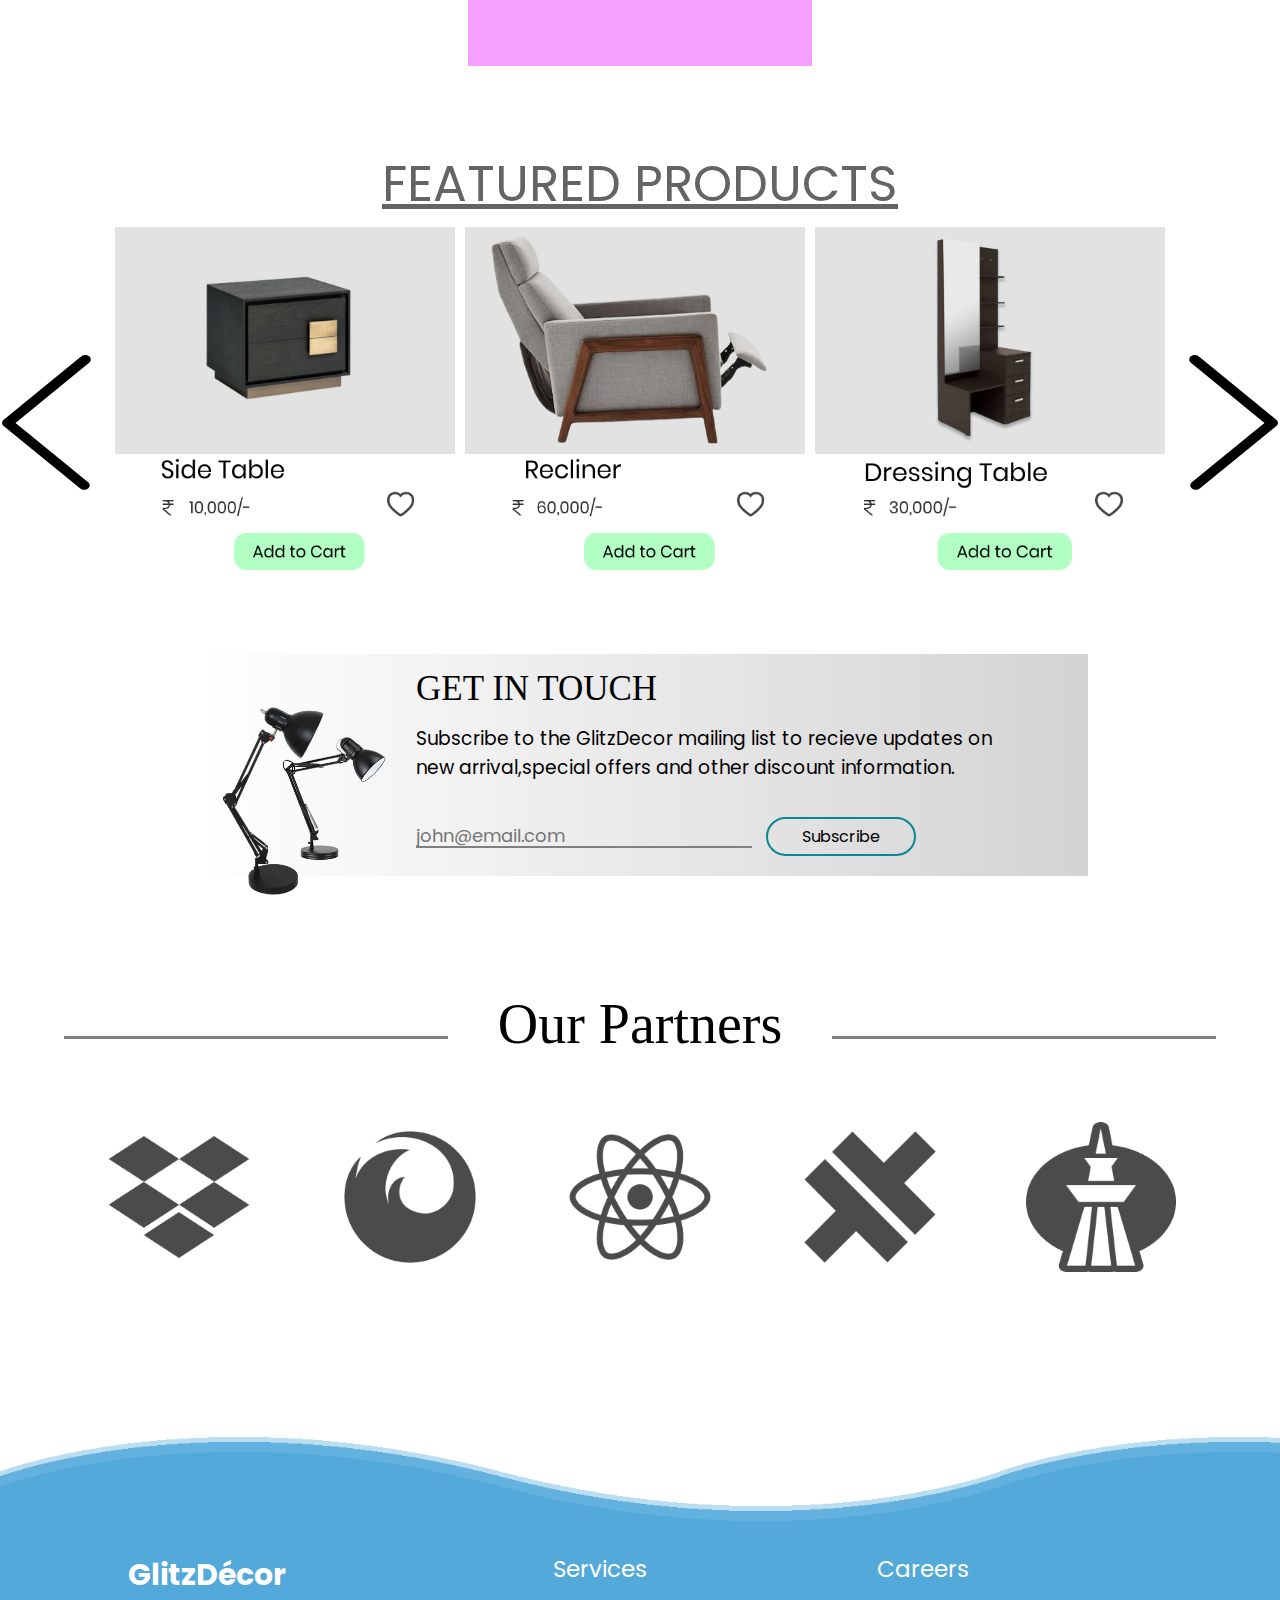
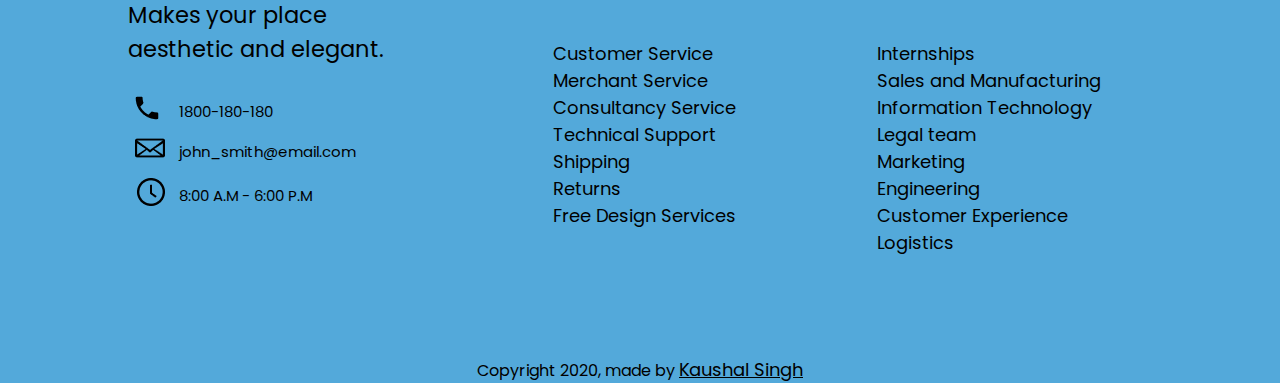
==== commit 3109f01b: "View Collection button working" ====
--- a/index.html
+++ b/index.html
@@ -39,7 +39,7 @@
   			<label class="boc">Browse our Collection</label><br>
   			<label class="bsac">By selecting a category</label><br>
   			
-  			<button class="view" type="submit">View Collection</button>
+  			<a href="catalogue.html"><button class="view" type="submit">View Collection</button></a>
   				
    		</div>
     </section>
--- a/style.css
+++ b/style.css
@@ -116,17 +116,6 @@
 	line-height: 0.5;
 }
 
-.xview{
-	font-size: 16px;
-	background: #219653;  
-	width:150px;
-	height:50px;
-	cursor:pointer;
-	border:none;
-	margin-top: 10px;
-	color:white;
-
-}
 
 .view {
 	background: none;
@@ -140,6 +129,7 @@
 	transition: color 0.4s linear;
 	position: relative;
 	z-index: 1;
+	font-family: poppins;
 }
 .view:hover{
 	color: #fff;
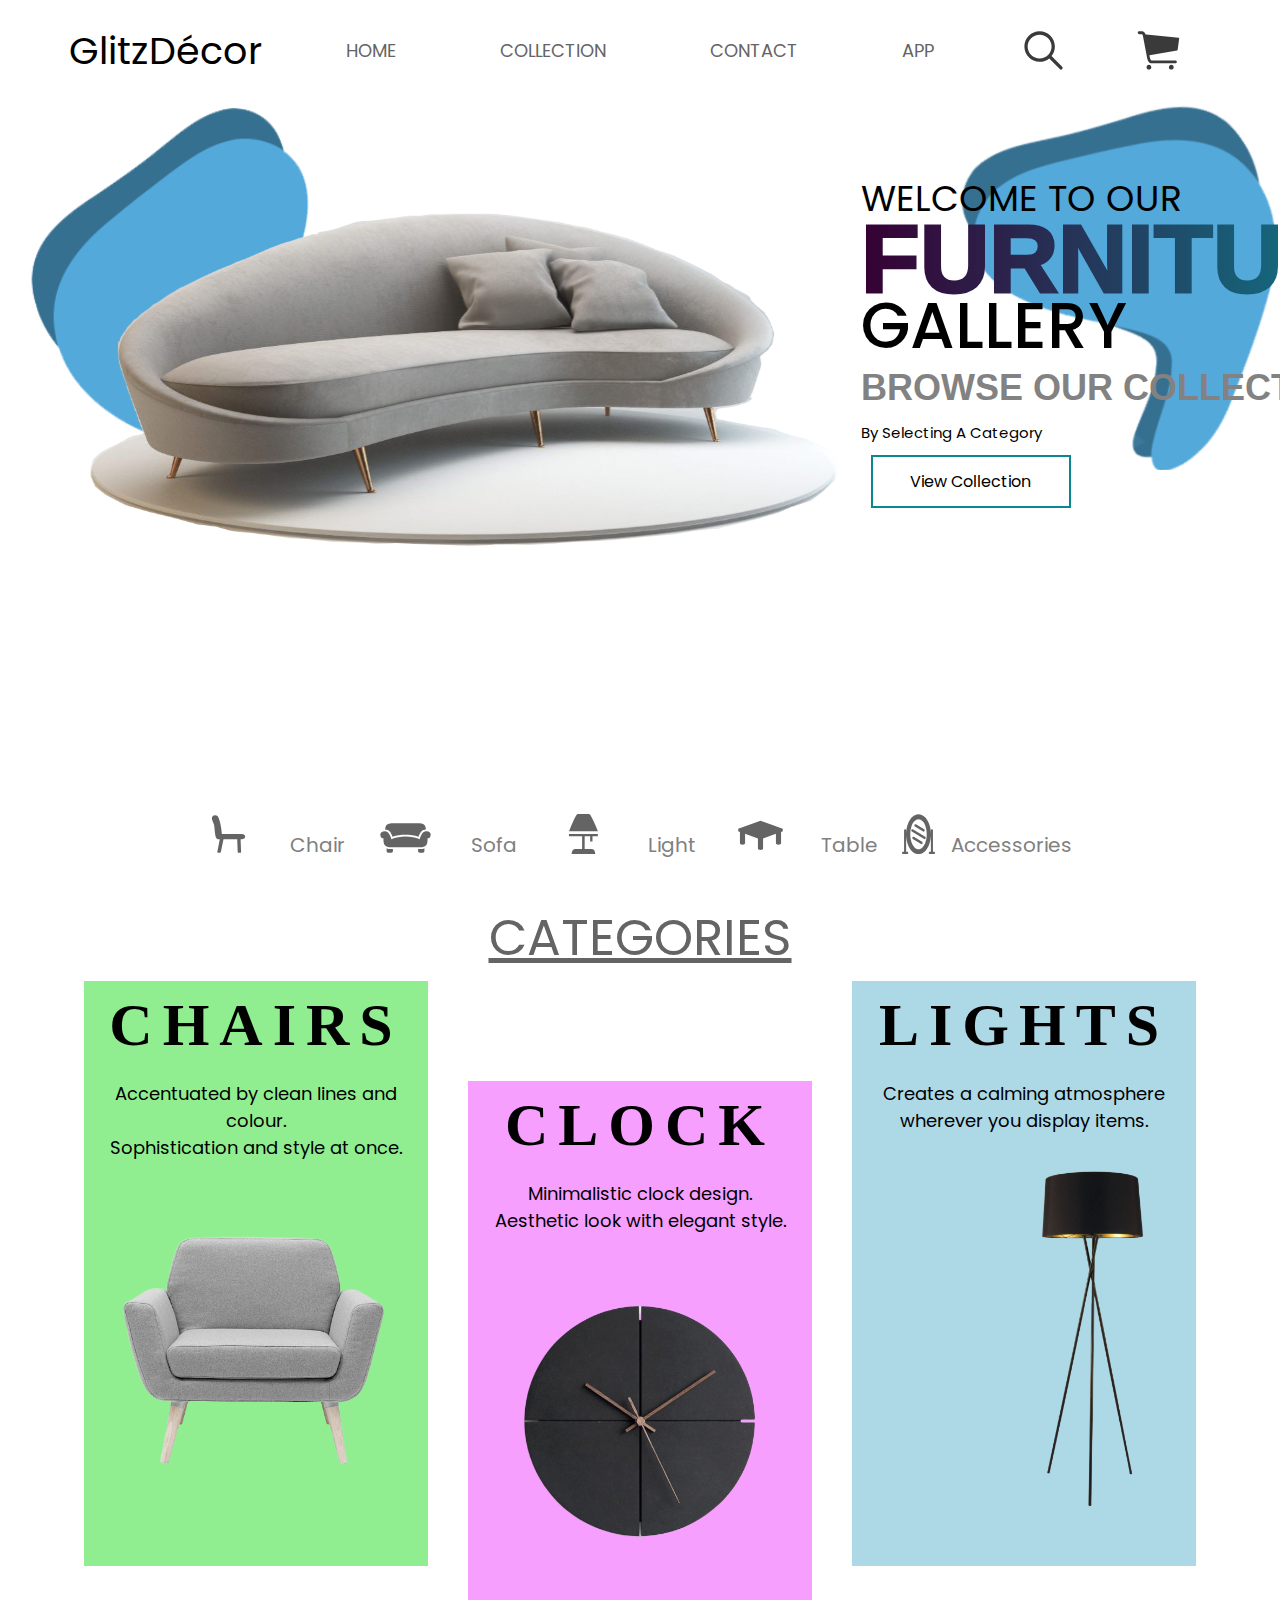
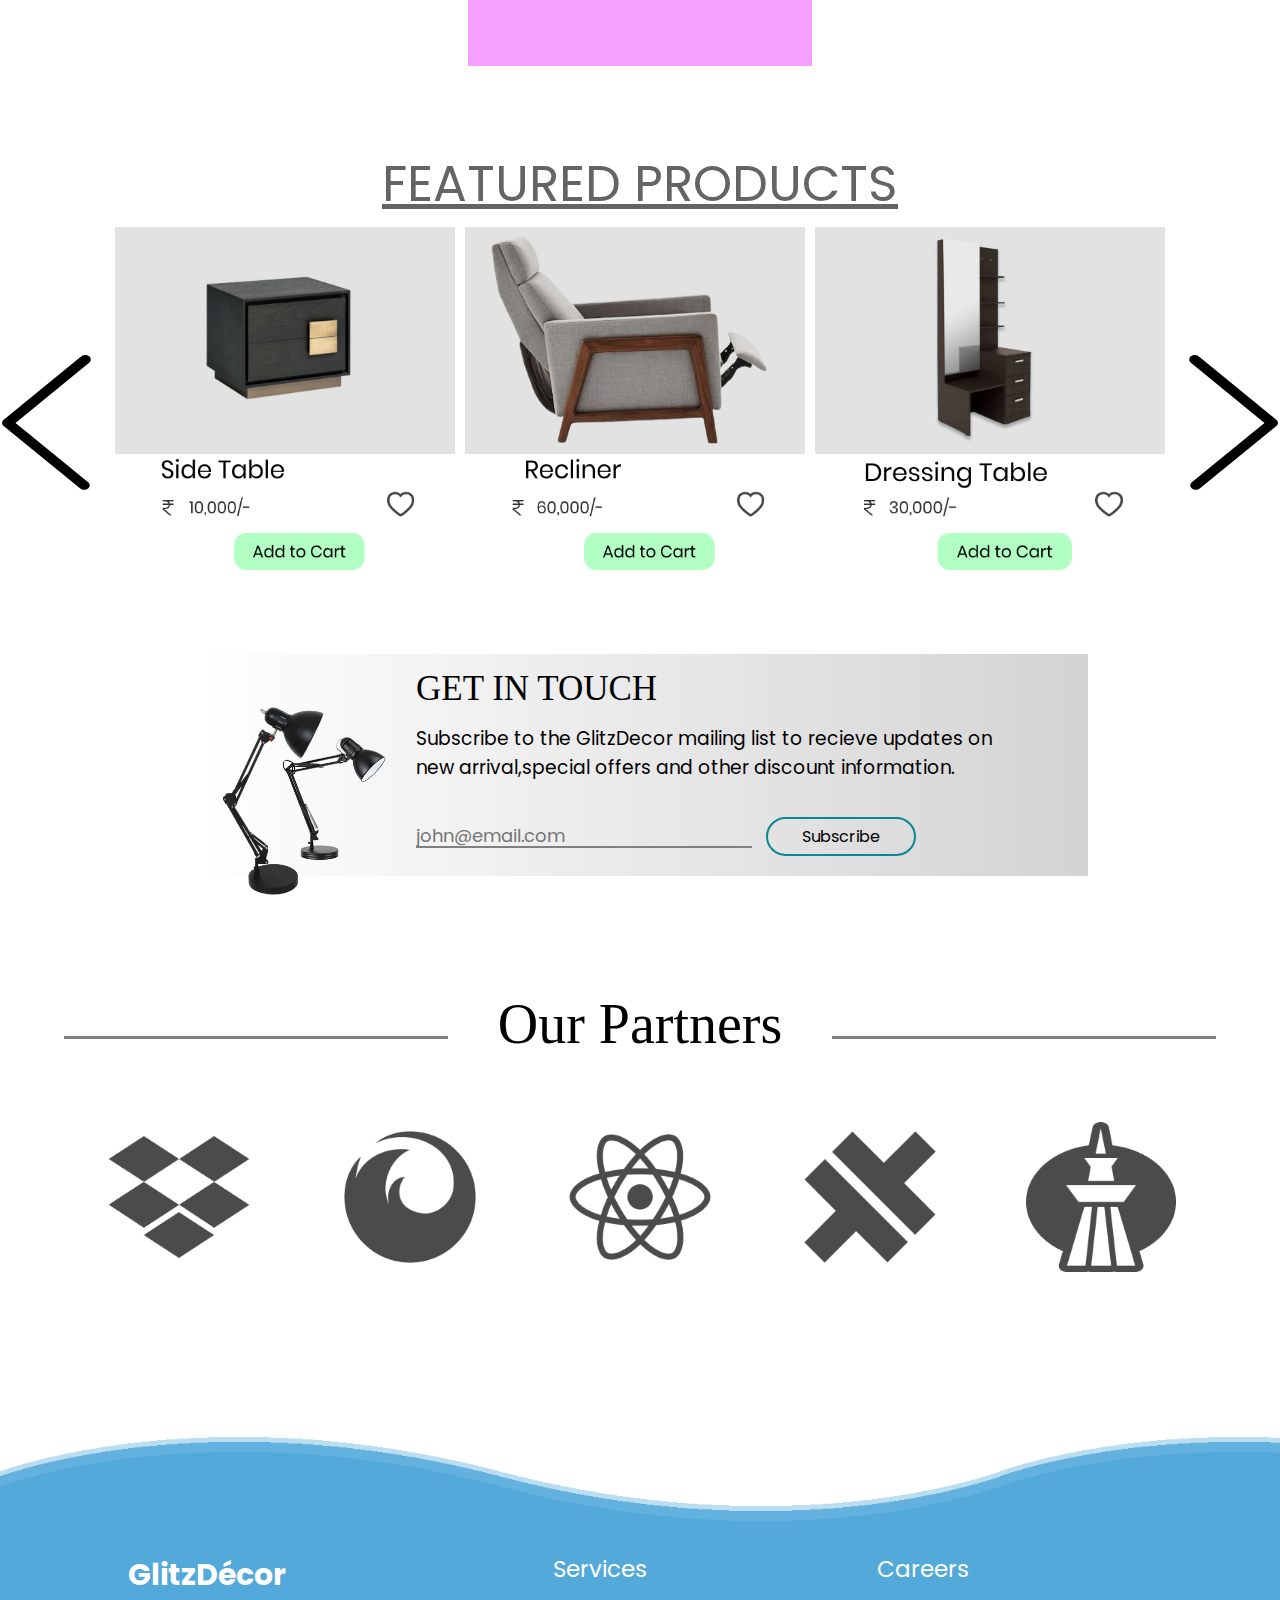
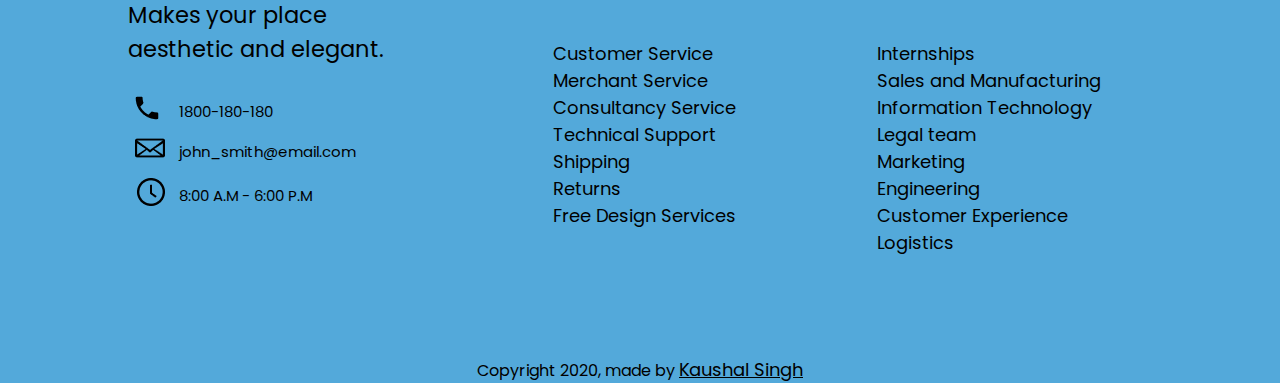
==== commit f937fa08: "Adding app section in the nav" ====
--- a/index.html
+++ b/index.html
@@ -17,7 +17,7 @@
   				<li><a class="nav-link" href="index.html">Home</a></li>
   				<li><a class="nav-link" href="catalogue.html">Collection</a></li>
   				<li><a class="nav-link" href="contact.html">Contact</a></li>
-  				<li><a class="nav-link" href="#">Blog</a></li>
+  				<li><a class="nav-link" href="app.html">App</a></li>
   			</ul>
   		</nav>
   		<div class="search">
--- a/style.css
+++ b/style.css
@@ -595,5 +595,4 @@
 	100%{
 		background-position-x:1000px;
 	}
-}
-
+}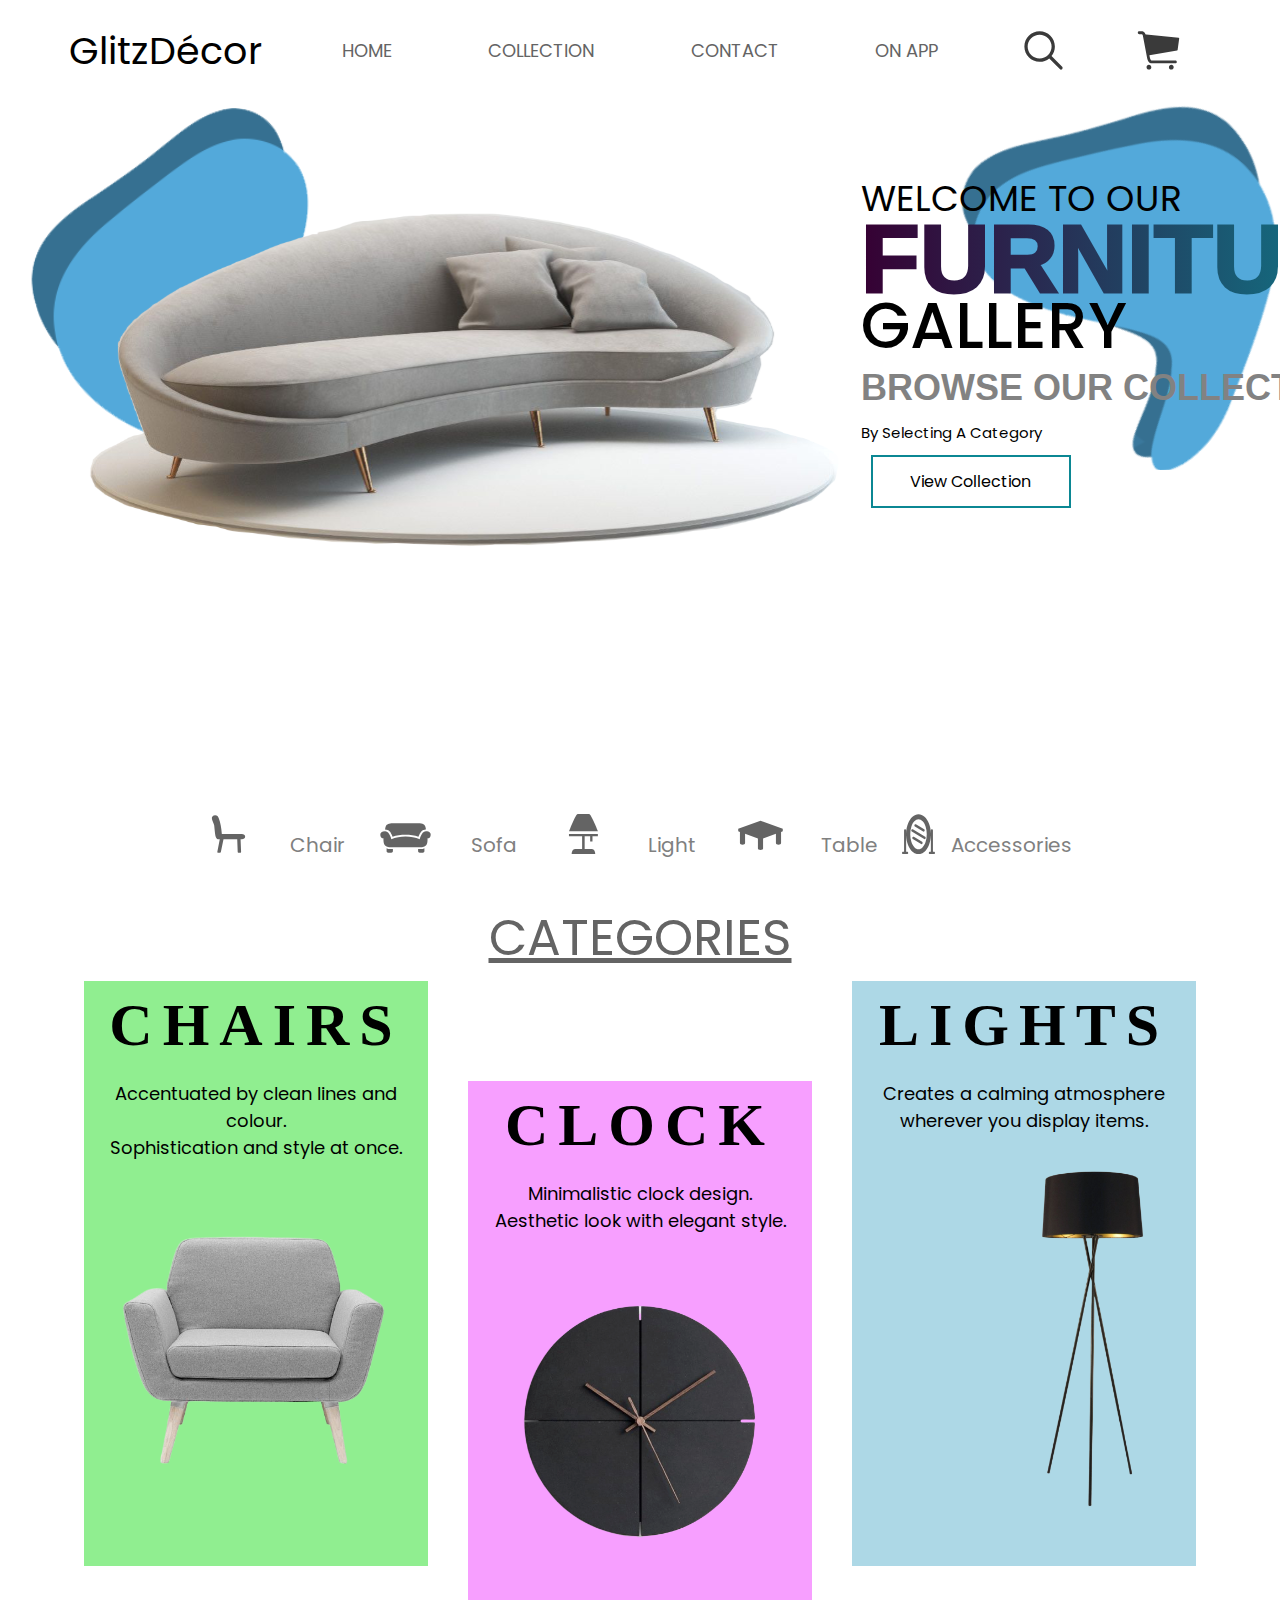
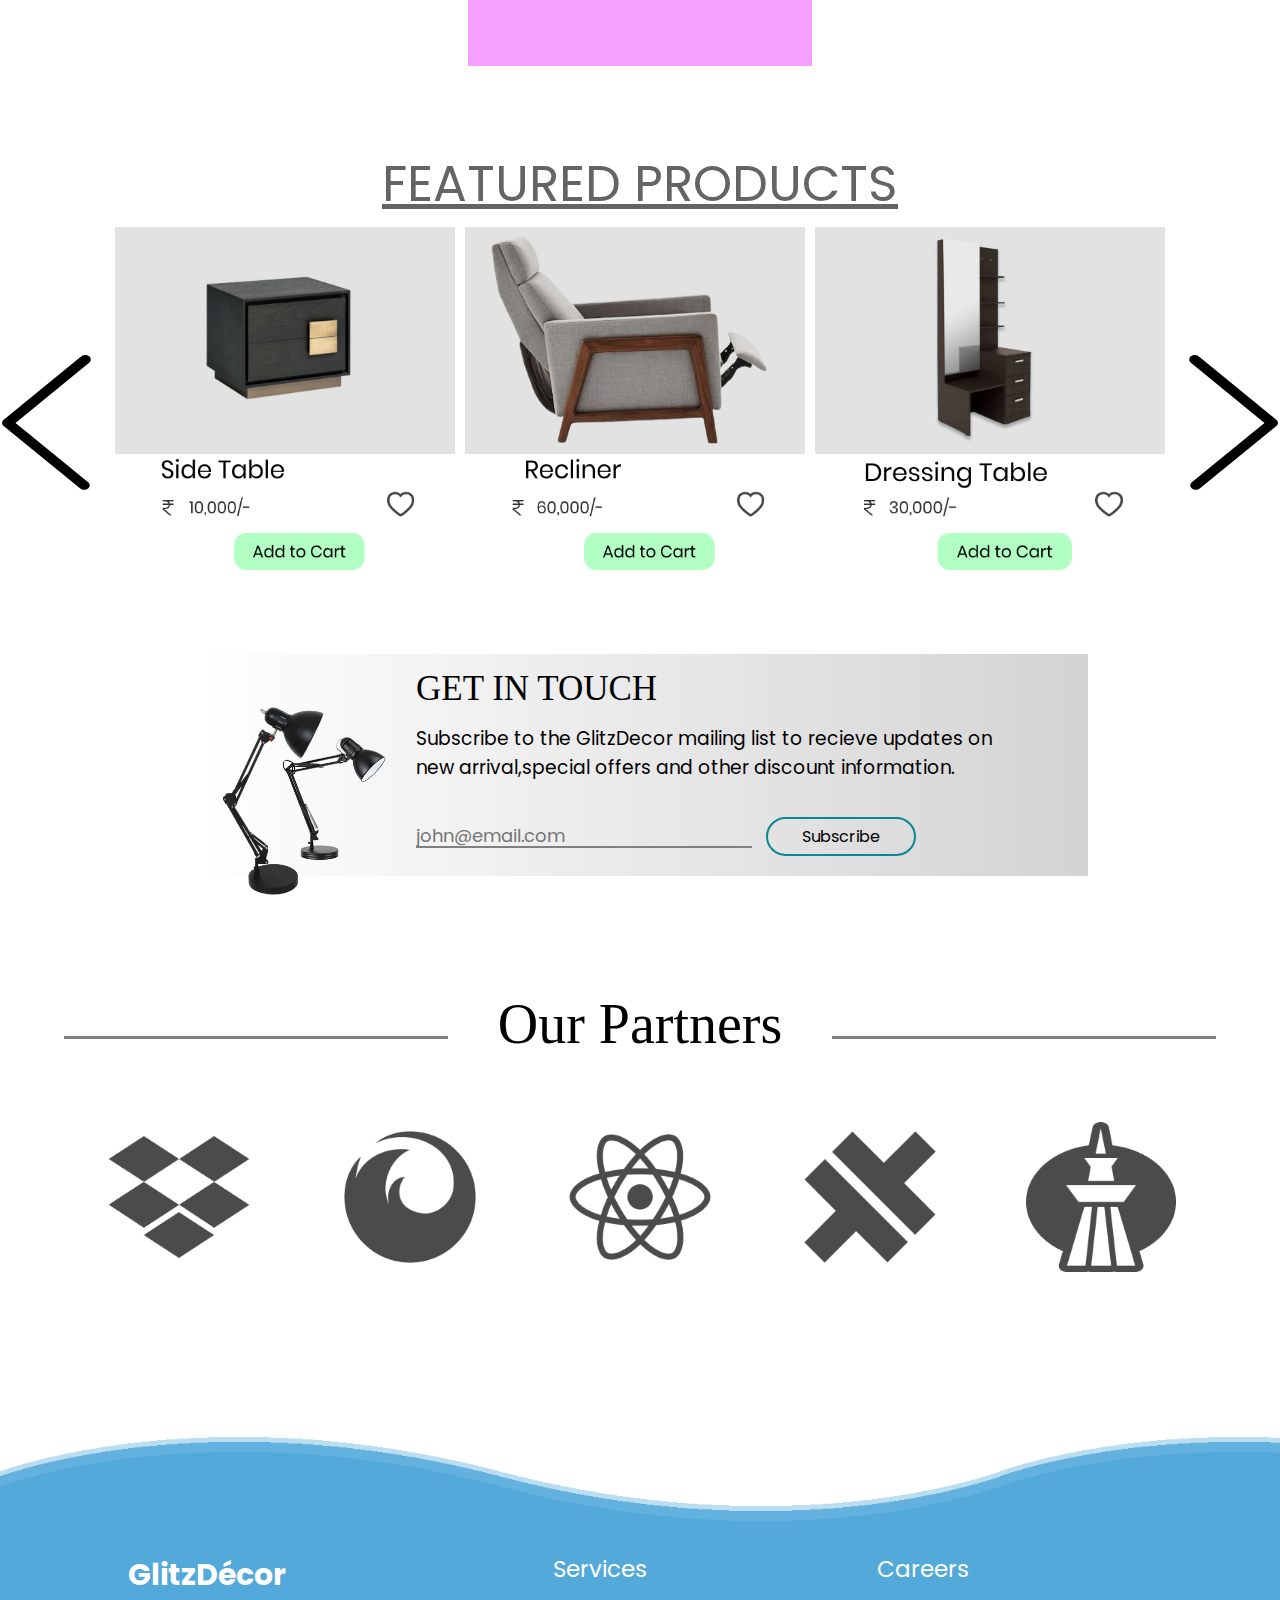
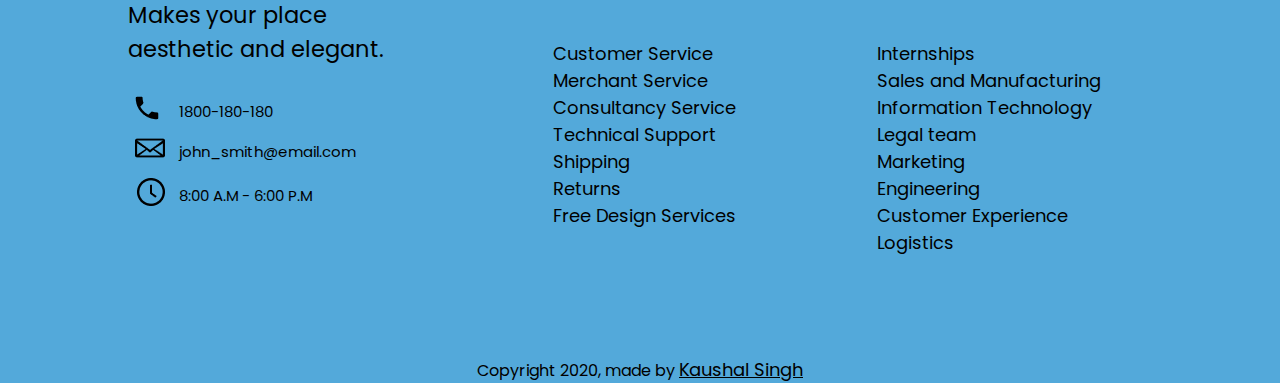
==== commit 70362117: "updating nav bar" ====
--- a/index.html
+++ b/index.html
@@ -17,7 +17,7 @@
   				<li><a class="nav-link" href="index.html">Home</a></li>
   				<li><a class="nav-link" href="catalogue.html">Collection</a></li>
   				<li><a class="nav-link" href="contact.html">Contact</a></li>
-  				<li><a class="nav-link" href="app.html">App</a></li>
+  				<li><a class="nav-link" href="app.html">On App</a></li>
   			</ul>
   		</nav>
   		<div class="search">
